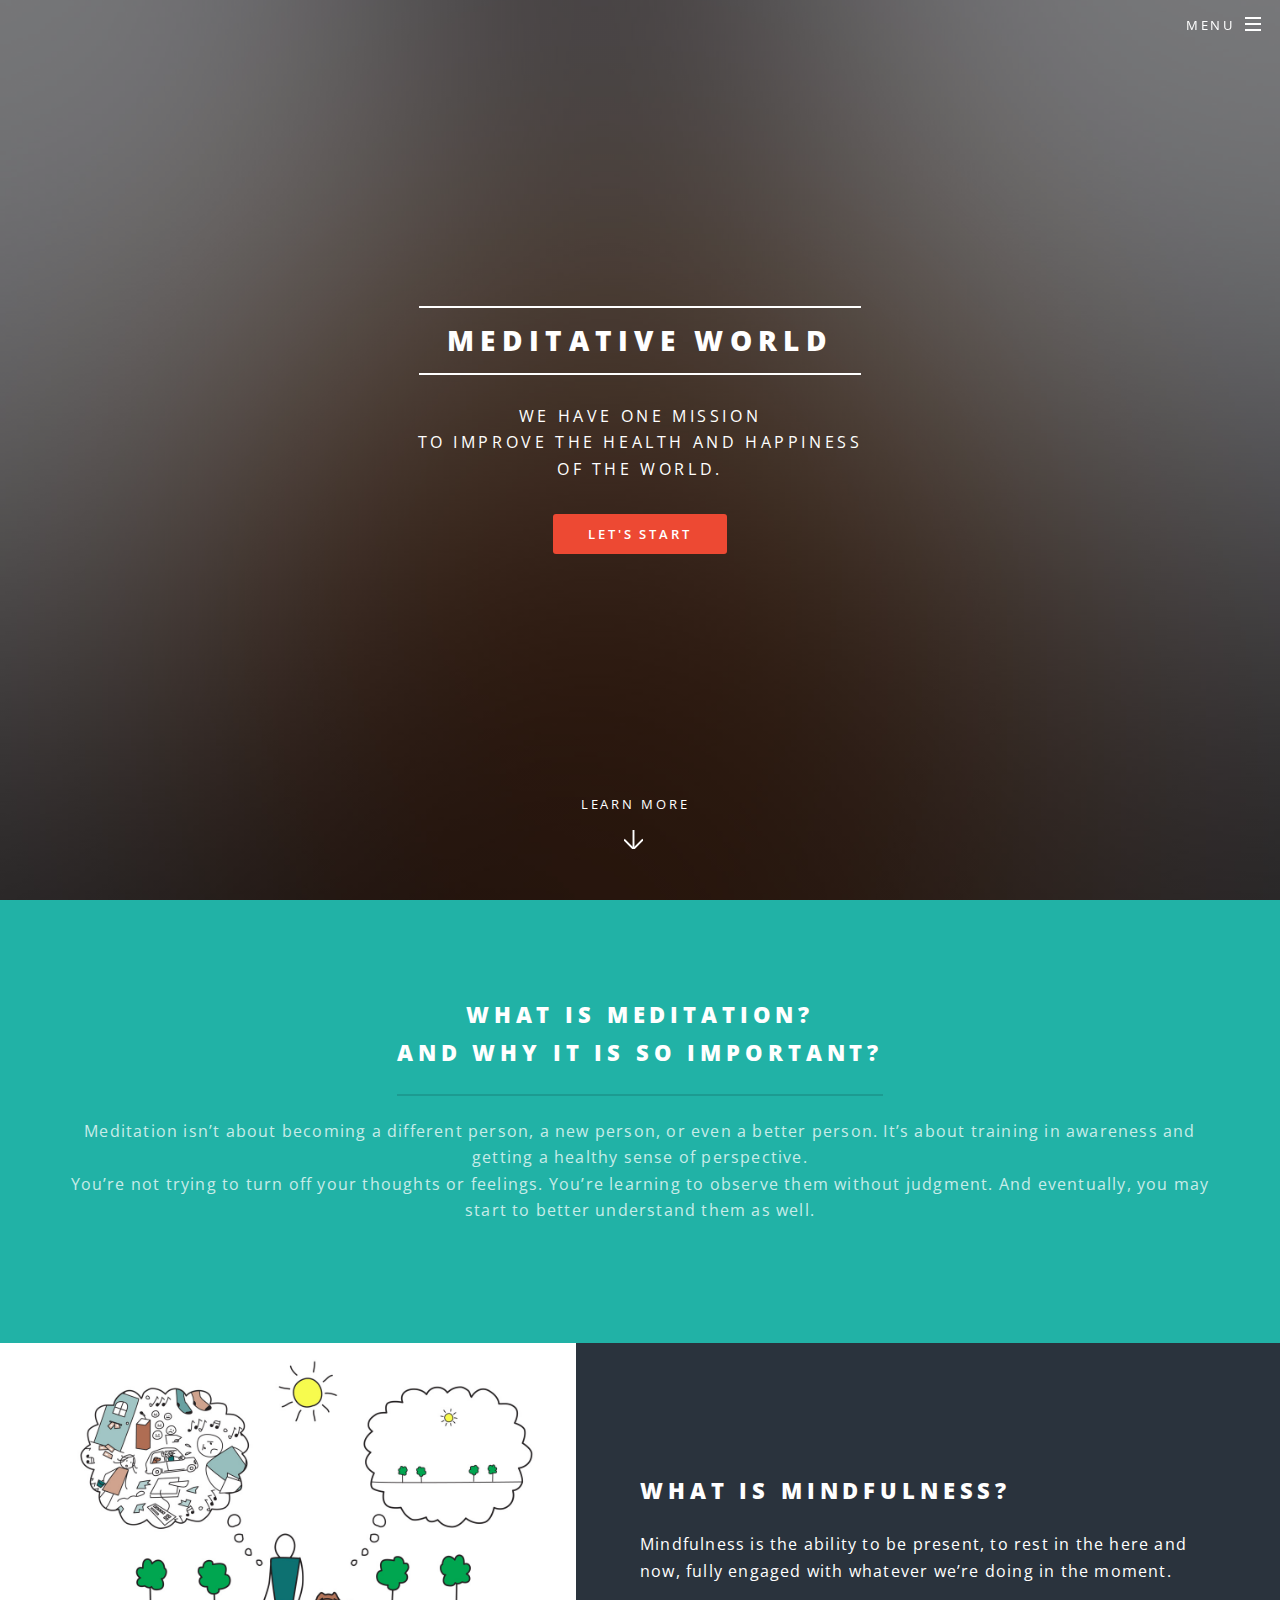
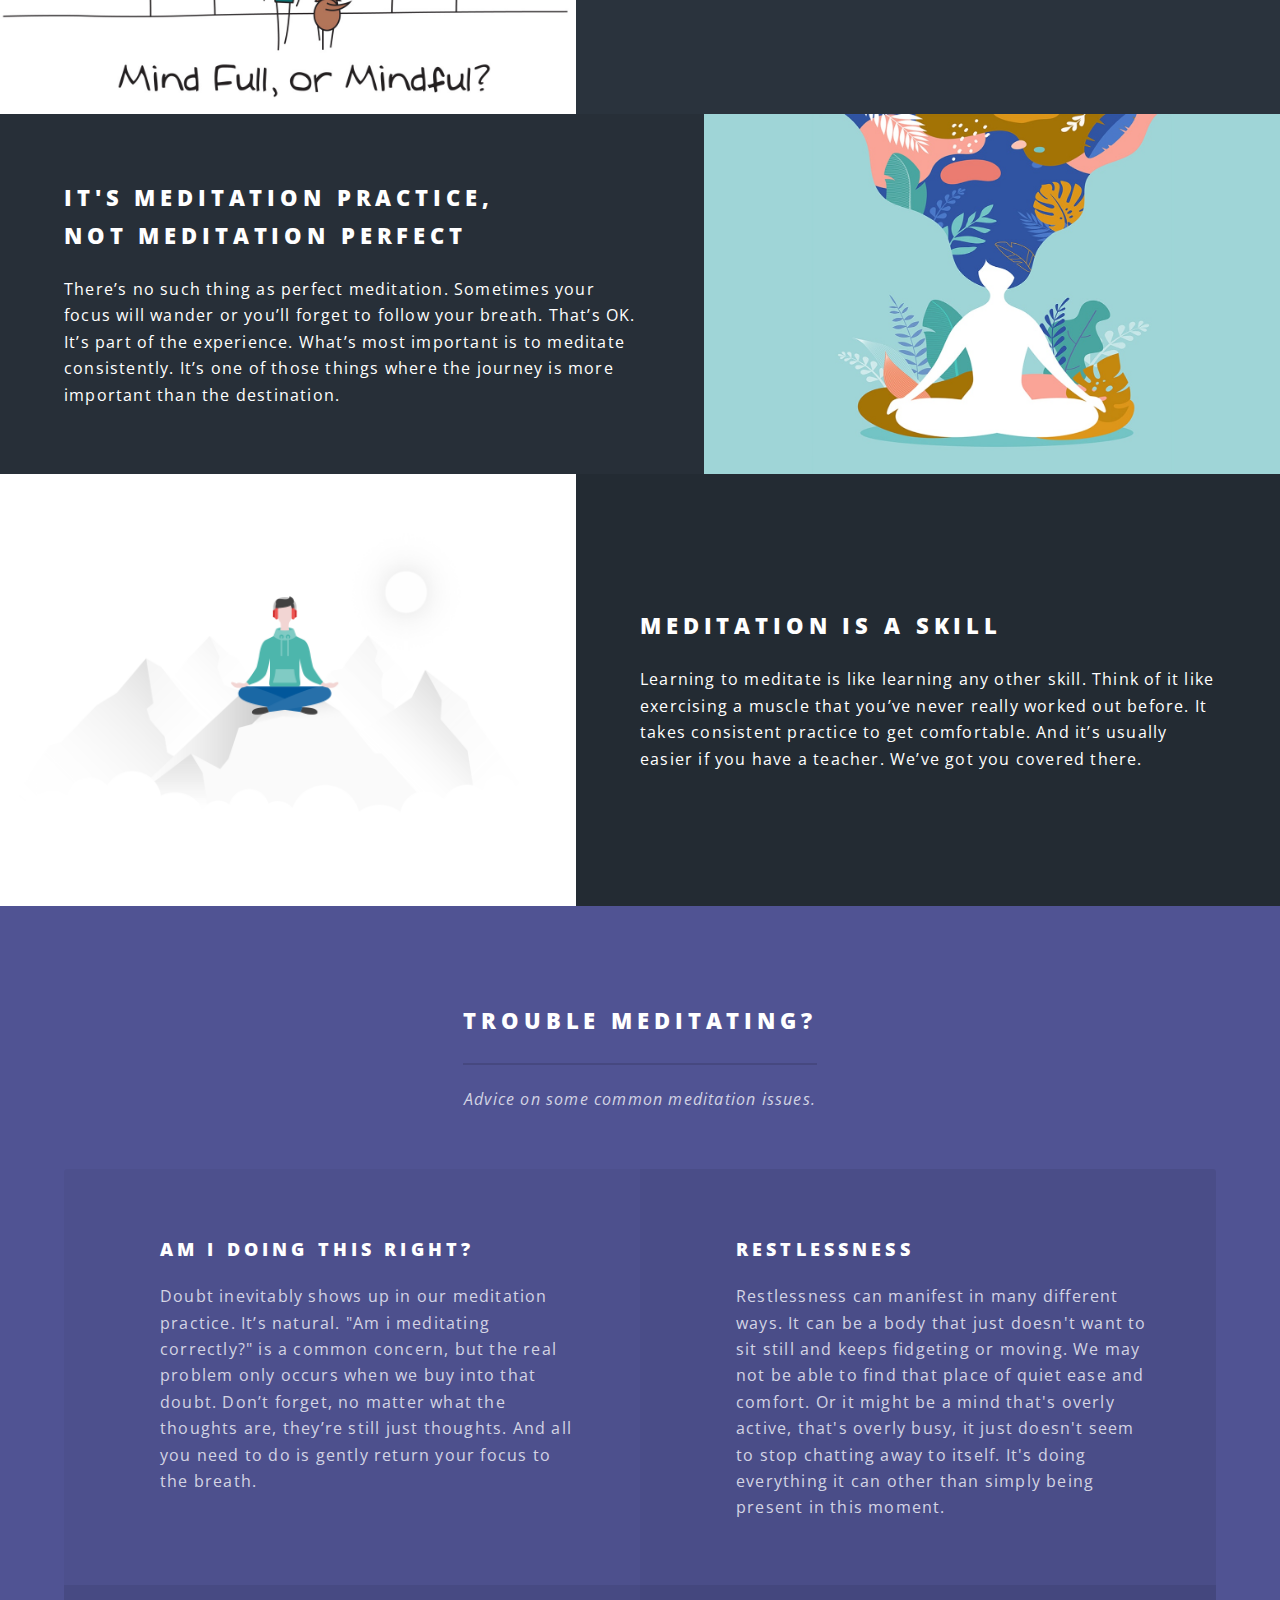
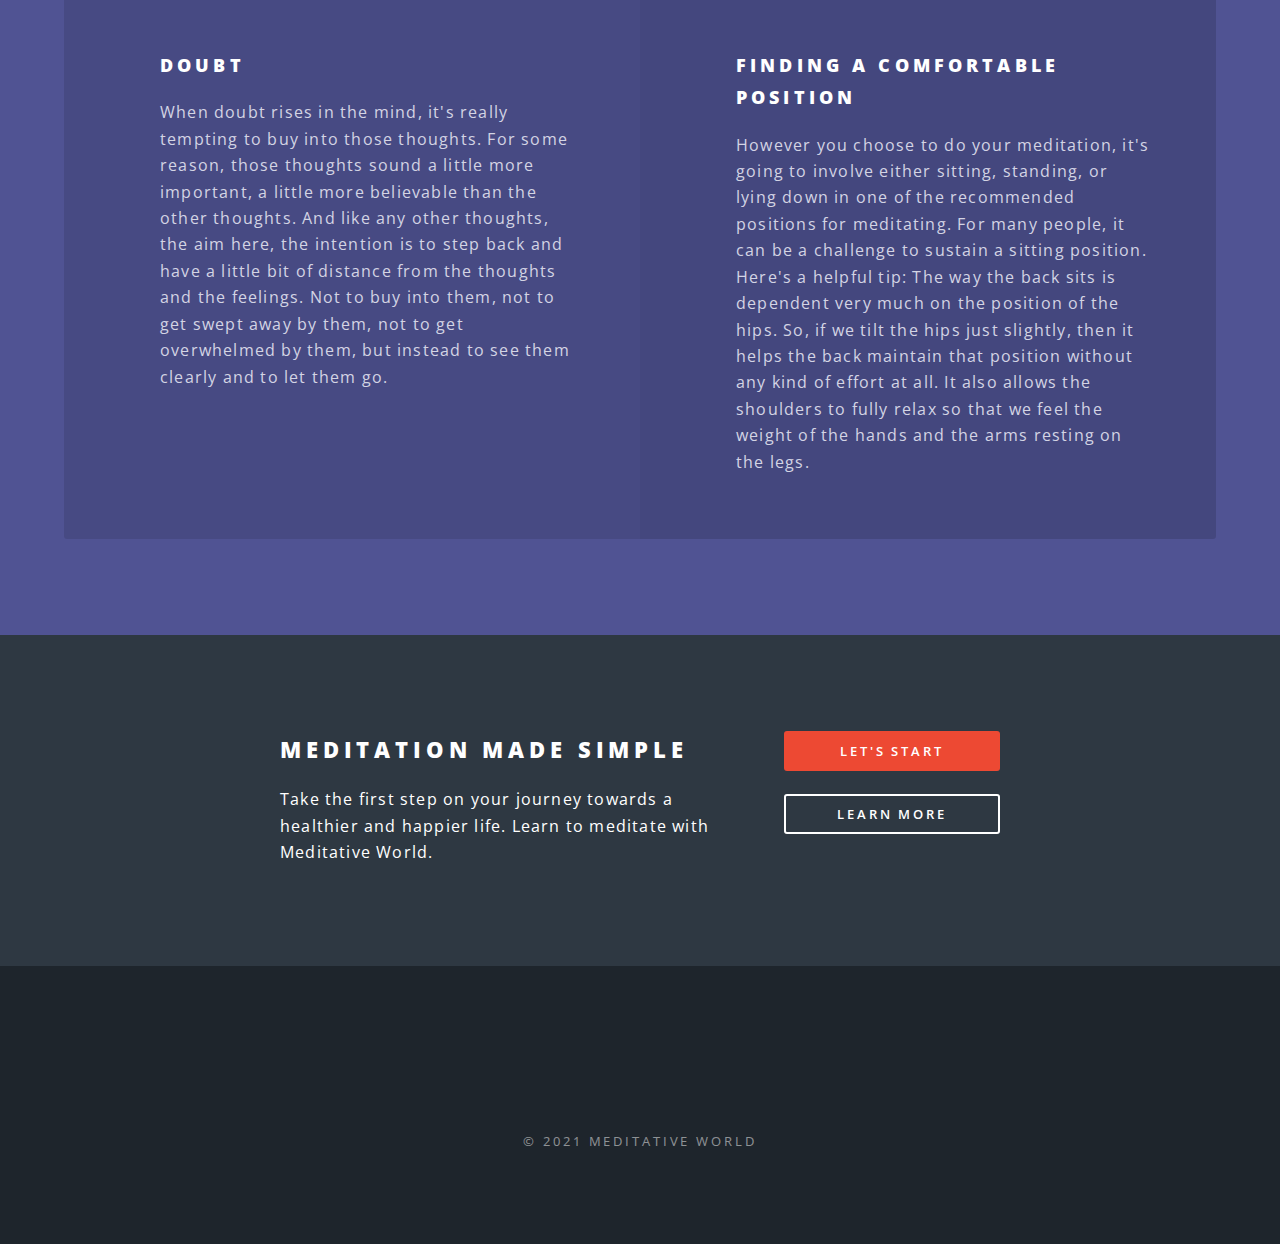
==== index.html @ e7b67cb6 "first commit" ====
<!DOCTYPE HTML>
<html>
	<head>
		<title>Meditative World</title>
		<meta charset="utf-8" />
		<meta name="viewport" content="width=device-width, initial-scale=1, user-scalable=no" />
		<link rel="stylesheet" href="assets/css/main.css" />
		<noscript><link rel="stylesheet" href="assets/css/noscript.css" /></noscript>
	</head>
	<body class="landing is-preload">

		
			<div id="page-wrapper">

				
					<header id="header" class="alt">
						<h1><a href="index.html">MEDITATIVE WORLD</a></h1>
						<nav id="nav">
							<ul>
								<li class="special">
									<a href="#menu" class="menuToggle"><span>Menu</span></a>
									<div id="menu">
										<ul>
											<li><a href="index.html">Home</a></li>
											<li><a href="meditation.html">Meditation 101</a></li>
											<li><a href="scientific.html">Scientific Research</a></li>
											<li><a href="#">Sign Up</a></li>
											<li><a href="log.html">Log In</a></li>
										</ul>
									</div>
								</li>
							</ul>
						</nav>
					</header>

				
					<section id="banner">
						<div class="inner">
							<h2>Meditative World</h2>
							<p>We have ONE mission<br />
							to improve the health and happiness<br />
							of the world.</p>
							<ul class="actions special">
								<li><a href="#" class="button primary">Let's Start</a></li>
							</ul>
						</div>
						<a href="#one" class="more scrolly">Learn More</a>
					</section>

				
					<section id="one" class="wrapper style1 special">
						<div class="inner">
							<header class="major">
								<h2>What is meditation?<br />
								And why it is so important?</h2>
								<p>Meditation isn’t about becoming a different person, a new person, or even a better person. It’s about training in awareness and getting a healthy sense of perspective.  <br />
								You’re not trying to turn off your thoughts or feelings. You’re learning to observe them without judgment. And eventually, you may start to better understand them as well.</p>
							</header>
							
						</div>
					</section>

				
					<section id="two" class="wrapper alt style2">
						<section class="spotlight">
							<div class="image"><img src="images/mindfulness.jpg" alt="" /></div><div class="content">
								<h2>What is mindfulness?<br /></h2>
								<p>Mindfulness is the ability to be present, to rest in the here and now, fully engaged with whatever we’re doing in the moment.</p>
							</div>
						</section>
						<section class="spotlight">
							<div class="image"><img src="images/MeditationPractice.jpg" alt="" /></div><div class="content">
								<h2>It's meditation practice, <br />
								not meditation perfect</h2>
								<p>There’s no such thing as perfect meditation. Sometimes your focus will wander or you’ll forget to follow your breath. That’s OK. It’s part of the experience. What’s most important is to meditate consistently. It’s one of those things where the journey is more important than the destination.</p>
							</div>
						</section>
						<section class="spotlight">
							<div class="image"><img src="images/MeditationSkill.png" alt="" /></div><div class="content">
								<h2>Meditation is a skill<br /></h2>
								<p>Learning to meditate is like learning any other skill. Think of it like exercising a muscle that you’ve never really worked out before. It takes consistent practice to get comfortable. And it’s usually easier if you have a teacher. We’ve got you covered there.</p>
							</div>
						</section>
					</section>

				
					<section id="three" class="wrapper style3 special">
						<div class="inner">
							<header class="major">
								<h2>Trouble meditating?</h2>
								<p><i>Advice on some common meditation issues.</i></p>
							</header>
							<ul class="features">
								<li>
									<h3>Am I doing this right?</h3>
									<p>Doubt inevitably shows up in our meditation practice. It’s natural. "Am i meditating correctly?" is a common concern, but the real problem only occurs when we buy into that doubt. Don’t forget, no matter what the thoughts are, they’re still just thoughts. And all you need to do is gently return your focus to the breath.</p>
								</li>
								<li>
									<h3>Restlessness</h3>
									<p>Restlessness can manifest in many different ways. It can be a body that just doesn't want to sit still and keeps fidgeting or moving. We may not be able to find that place of quiet ease and comfort. Or it might be a mind that's overly active, that's overly busy, it just doesn't seem to stop chatting away to itself. It's doing everything it can other than simply being present in this moment.</p>
								</li>
								<li>
									<h3>Doubt</h3>
									<p>When doubt rises in the mind, it's really tempting to buy into those thoughts. For some reason, those thoughts sound a little more important, a little more believable than the other thoughts. And like any other thoughts, the aim here, the intention is to step back and have a little bit of distance from the thoughts and the feelings. Not to buy into them, not to get swept away by them, not to get overwhelmed by them, but instead to see them clearly and to let them go.</p>
								</li>
								<li>
									<h3>Finding a comfortable position</h3>
									<p>However you choose to do your meditation, it's going to involve either sitting, standing, or lying down in one of the recommended positions for meditating. For many people, it can be a challenge to sustain a sitting position. Here's a helpful tip: The way the back sits is dependent very much on the position of the hips. So, if we tilt the hips just slightly, then it helps the back maintain that position without any kind of effort at all. It also allows the shoulders to fully relax so that we feel the weight of the hands and the arms resting on the legs.</p>
								</li>
							</ul>
						</div>
					</section>

				
					<section id="cta" class="wrapper style4">
						<div class="inner">
							<header>
								<h2>Meditation made simple</h2>
								<p>Take the first step on your journey towards a healthier and happier life. Learn to meditate with Meditative World.</p>
							</header>
							<ul class="actions stacked">
								<li><a href="#" class="button fit primary">Let's Start</a></li>
								<li><a href="#" class="button fit">Learn More</a></li>
							</ul>
						</div>
					</section>

				
					<footer id="footer">
						<ul class="icons">
							<li><a href="#" class="icon brands fa-twitter"><span class="label">Twitter</span></a></li>
							<li><a href="#" class="icon brands fa-facebook-f"><span class="label">Facebook</span></a></li>
							<li><a href="#" class="icon brands fa-instagram"><span class="label">Instagram</span></a></li>
							<li><a href="#" class="icon brands fa-dribbble"><span class="label">Dribbble</span></a></li>
							<li><a href="#" class="icon solid fa-envelope"><span class="label">Email</span></a></li>
						</ul>
						<ul class="copyright">
							<li>&copy; 2021 Meditative World</li></li> 
						</ul>
					</footer>

			</div>

		
			<script src="assets/js/jquery.min.js"></script>
			<script src="assets/js/jquery.scrollex.min.js"></script>
			<script src="assets/js/jquery.scrolly.min.js"></script>
			<script src="assets/js/browser.min.js"></script>
			<script src="assets/js/breakpoints.min.js"></script>
			<script src="assets/js/util.js"></script>
			<script src="assets/js/main.js"></script>

	</body>
</html>
---- assets/css/main.css ----
@import url(fontawesome-all.min.css);
@import url("https://fonts.googleapis.com/css?family=Open+Sans:400,400italic,600,600italic,800,800italic");



html, body, div, span, applet, object,
iframe, h1, h2, h3, h4, h5, h6, p, blockquote,
pre, a, abbr, acronym, address, big, cite,
code, del, dfn, em, img, ins, kbd, q, s, samp,
small, strike, strong, sub, sup, tt, var, b,
u, i, center, dl, dt, dd, ol, ul, li, fieldset,
form, label, legend, table, caption, tbody,
tfoot, thead, tr, th, td, article, aside,
canvas, details, embed, figure, figcaption,
footer, header, hgroup, menu, nav, output, ruby,
section, summary, time, mark, audio, video {
	margin: 0;
	padding: 0;
	border: 0;
	font-size: 100%;
	font: inherit;
	vertical-align: baseline;}

article, aside, details, figcaption, figure,
footer, header, hgroup, menu, nav, section {
	display: block;}

body {
	line-height: 1;
}

ol, ul {
	list-style: none;
}

blockquote, q {
	quotes: none;
}

	blockquote:before, blockquote:after, q:before, q:after {
		content: '';
		content: none;
	}

table {
	border-collapse: collapse;
	border-spacing: 0;
}

body {
	-webkit-text-size-adjust: none;
}

mark {
	background-color: transparent;
	color: inherit;
}

input::-moz-focus-inner {
	border: 0;
	padding: 0;
}

input, select, textarea {
	-moz-appearance: none;
	-webkit-appearance: none;
	-ms-appearance: none;
	appearance: none;
}

/* Basic */

	@-ms-viewport {
		width: device-width;
	}

	html {
		box-sizing: border-box;
	}

	*, *:before, *:after {
		box-sizing: inherit;
	}

	body {
		background: #2e3842;
	}

		body.is-preload *, body.is-preload *:before, body.is-preload *:after {
			-moz-animation: none !important;
			-webkit-animation: none !important;
			-ms-animation: none !important;
			animation: none !important;
			-moz-transition: none !important;
			-webkit-transition: none !important;
			-ms-transition: none !important;
			transition: none !important;
		}

	body, input, select, textarea {
		color: #fff;
		font-family: "Open Sans", Helvetica, sans-serif;
		font-size: 15pt;
		font-weight: 400;
		letter-spacing: 0.075em;
		line-height: 1.65em;
	}

		@media screen and (max-width: 1680px) {

			body, input, select, textarea {
				font-size: 13pt;
			}

		}

		@media screen and (max-width: 1280px) {

			body, input, select, textarea {
				font-size: 12pt;
			}

		}

		@media screen and (max-width: 736px) {

			body, input, select, textarea {
				font-size: 11pt;
				letter-spacing: 0.0375em;
			}

		}

	a {
		-moz-transition: color 0.2s ease, border-bottom-color 0.2s ease;
		-webkit-transition: color 0.2s ease, border-bottom-color 0.2s ease;
		-ms-transition: color 0.2s ease, border-bottom-color 0.2s ease;
		transition: color 0.2s ease, border-bottom-color 0.2s ease;
		border-bottom: dotted 1px;
		color: inherit;
		text-decoration: none;
	}

		a:hover {
			border-bottom-color: transparent;
		}

	strong, b {
		color: #fff;
		font-weight: 600;
	}

	em, i {
		font-style: italic;
	}

	p {
		margin: 0 0 2em 0;
	}

	h1, h2, h3, h4, h5, h6 {
		color: #fff;
		font-weight: 800;
		letter-spacing: 0.225em;
		line-height: 1em;
		margin: 0 0 1em 0;
		text-transform: uppercase;
	}

		h1 a, h2 a, h3 a, h4 a, h5 a, h6 a {
			color: inherit;
			text-decoration: none;
		}

	h2 {
		font-size: 1.35em;
		line-height: 1.75em;
	}

		@media screen and (max-width: 736px) {

			h2 {
				font-size: 1.1em;
				line-height: 1.65em;
			}

		}

	h3 {
		font-size: 1.15em;
		line-height: 1.75em;
	}

		@media screen and (max-width: 736px) {

			h3 {
				font-size: 1em;
				line-height: 1.65em;
			}

		}

	h4 {
		font-size: 1em;
		line-height: 1.5em;
	}

	h5 {
		font-size: 0.8em;
		line-height: 1.5em;
	}

	h6 {
		font-size: 0.7em;
		line-height: 1.5em;
	}

	sub {
		font-size: 0.8em;
		position: relative;
		top: 0.5em;
	}

	sup {
		font-size: 0.8em;
		position: relative;
		top: -0.5em;
	}

	hr {
		border: 0;
		border-bottom: solid 2px #fff;
		margin: 3em 0;
	}

		hr.major {
			margin: 4.5em 0;
		}

	blockquote {
		border-left: solid 4px #fff;
		font-style: italic;
		margin: 0 0 2em 0;
		padding: 0.5em 0 0.5em 2em;
	}

	code {
		background: rgba(144, 144, 144, 0.25);
		border-radius: 3px;
		font-family: "Courier New", monospace;
		font-size: 0.9em;
		letter-spacing: 0;
		margin: 0 0.25em;
		padding: 0.25em 0.65em;
	}

	pre {
		-webkit-overflow-scrolling: touch;
		font-family: "Courier New", monospace;
		font-size: 0.9em;
		margin: 0 0 2em 0;
	}

		pre code {
			display: block;
			line-height: 1.75em;
			padding: 1em 1.5em;
			overflow-x: auto;
		}

	.align-left {
		text-align: left;
	}

	.align-center {
		text-align: center;
	}

	.align-right {
		text-align: right;
	}

/* Row */

	.row {
		display: flex;
		flex-wrap: wrap;
		box-sizing: border-box;
		align-items: stretch;
	}

		.row > * {
			box-sizing: border-box;
		}

		.row.gtr-uniform > * > :last-child {
			margin-bottom: 0;
		}

		.row.aln-left {
			justify-content: flex-start;
		}

		.row.aln-center {
			justify-content: center;
		}

		.row.aln-right {
			justify-content: flex-end;
		}

		.row.aln-top {
			align-items: flex-start;
		}

		.row.aln-middle {
			align-items: center;
		}

		.row.aln-bottom {
			align-items: flex-end;
		}

		.row > .imp {
			order: -1;
		}

		.row > .col-1 {
			width: 8.33333%;
		}

		.row > .off-1 {
			margin-left: 8.33333%;
		}

		.row > .col-2 {
			width: 16.66667%;
		}

		.row > .off-2 {
			margin-left: 16.66667%;
		}

		.row > .col-3 {
			width: 25%;
		}

		.row > .off-3 {
			margin-left: 25%;
		}

		.row > .col-4 {
			width: 33.33333%;
		}

		.row > .off-4 {
			margin-left: 33.33333%;
		}

		.row > .col-5 {
			width: 41.66667%;
		}

		.row > .off-5 {
			margin-left: 41.66667%;
		}

		.row > .col-6 {
			width: 50%;
		}

		.row > .off-6 {
			margin-left: 50%;
		}

		.row > .col-7 {
			width: 58.33333%;
		}

		.row > .off-7 {
			margin-left: 58.33333%;
		}

		.row > .col-8 {
			width: 66.66667%;
		}

		.row > .off-8 {
			margin-left: 66.66667%;
		}

		.row > .col-9 {
			width: 75%;
		}

		.row > .off-9 {
			margin-left: 75%;
		}

		.row > .col-10 {
			width: 83.33333%;
		}

		.row > .off-10 {
			margin-left: 83.33333%;
		}

		.row > .col-11 {
			width: 91.66667%;
		}

		.row > .off-11 {
			margin-left: 91.66667%;
		}

		.row > .col-12 {
			width: 100%;
		}

		.row > .off-12 {
			margin-left: 100%;
		}

		.row.gtr-0 {
			margin-top: 0;
			margin-left: 0em;
		}

			.row.gtr-0 > * {
				padding: 0 0 0 0em;
			}

			.row.gtr-0.gtr-uniform {
				margin-top: 0em;
			}

				.row.gtr-0.gtr-uniform > * {
					padding-top: 0em;
				}

		.row.gtr-25 {
			margin-top: 0;
			margin-left: -0.375em;
		}

			.row.gtr-25 > * {
				padding: 0 0 0 0.375em;
			}

			.row.gtr-25.gtr-uniform {
				margin-top: -0.375em;
			}

				.row.gtr-25.gtr-uniform > * {
					padding-top: 0.375em;
				}

		.row.gtr-50 {
			margin-top: 0;
			margin-left: -0.75em;
		}

			.row.gtr-50 > * {
				padding: 0 0 0 0.75em;
			}

			.row.gtr-50.gtr-uniform {
				margin-top: -0.75em;
			}

				.row.gtr-50.gtr-uniform > * {
					padding-top: 0.75em;
				}

		.row {
			margin-top: 0;
			margin-left: -1.5em;
		}

			.row > * {
				padding: 0 0 0 1.5em;
			}

			.row.gtr-uniform {
				margin-top: -1.5em;
			}

				.row.gtr-uniform > * {
					padding-top: 1.5em;
				}

		.row.gtr-150 {
			margin-top: 0;
			margin-left: -2.25em;
		}

			.row.gtr-150 > * {
				padding: 0 0 0 2.25em;
			}

			.row.gtr-150.gtr-uniform {
				margin-top: -2.25em;
			}

				.row.gtr-150.gtr-uniform > * {
					padding-top: 2.25em;
				}

		.row.gtr-200 {
			margin-top: 0;
			margin-left: -3em;
		}

			.row.gtr-200 > * {
				padding: 0 0 0 3em;
			}

			.row.gtr-200.gtr-uniform {
				margin-top: -3em;
			}

				.row.gtr-200.gtr-uniform > * {
					padding-top: 3em;
				}

		@media screen and (max-width: 1680px) {

			.row {
				display: flex;
				flex-wrap: wrap;
				box-sizing: border-box;
				align-items: stretch;
			}

				.row > * {
					box-sizing: border-box;
				}

				.row.gtr-uniform > * > :last-child {
					margin-bottom: 0;
				}

				.row.aln-left {
					justify-content: flex-start;
				}

				.row.aln-center {
					justify-content: center;
				}

				.row.aln-right {
					justify-content: flex-end;
				}

				.row.aln-top {
					align-items: flex-start;
				}

				.row.aln-middle {
					align-items: center;
				}

				.row.aln-bottom {
					align-items: flex-end;
				}

				.row > .imp-xlarge {
					order: -1;
				}

				.row > .col-1-xlarge {
					width: 8.33333%;
				}

				.row > .off-1-xlarge {
					margin-left: 8.33333%;
				}

				.row > .col-2-xlarge {
					width: 16.66667%;
				}

				.row > .off-2-xlarge {
					margin-left: 16.66667%;
				}

				.row > .col-3-xlarge {
					width: 25%;
				}

				.row > .off-3-xlarge {
					margin-left: 25%;
				}

				.row > .col-4-xlarge {
					width: 33.33333%;
				}

				.row > .off-4-xlarge {
					margin-left: 33.33333%;
				}

				.row > .col-5-xlarge {
					width: 41.66667%;
				}

				.row > .off-5-xlarge {
					margin-left: 41.66667%;
				}

				.row > .col-6-xlarge {
					width: 50%;
				}

				.row > .off-6-xlarge {
					margin-left: 50%;
				}

				.row > .col-7-xlarge {
					width: 58.33333%;
				}

				.row > .off-7-xlarge {
					margin-left: 58.33333%;
				}

				.row > .col-8-xlarge {
					width: 66.66667%;
				}

				.row > .off-8-xlarge {
					margin-left: 66.66667%;
				}

				.row > .col-9-xlarge {
					width: 75%;
				}

				.row > .off-9-xlarge {
					margin-left: 75%;
				}

				.row > .col-10-xlarge {
					width: 83.33333%;
				}

				.row > .off-10-xlarge {
					margin-left: 83.33333%;
				}

				.row > .col-11-xlarge {
					width: 91.66667%;
				}

				.row > .off-11-xlarge {
					margin-left: 91.66667%;
				}

				.row > .col-12-xlarge {
					width: 100%;
				}

				.row > .off-12-xlarge {
					margin-left: 100%;
				}

				.row.gtr-0 {
					margin-top: 0;
					margin-left: 0em;
				}

					.row.gtr-0 > * {
						padding: 0 0 0 0em;
					}

					.row.gtr-0.gtr-uniform {
						margin-top: 0em;
					}

						.row.gtr-0.gtr-uniform > * {
							padding-top: 0em;
						}

				.row.gtr-25 {
					margin-top: 0;
					margin-left: -0.375em;
				}

					.row.gtr-25 > * {
						padding: 0 0 0 0.375em;
					}

					.row.gtr-25.gtr-uniform {
						margin-top: -0.375em;
					}

						.row.gtr-25.gtr-uniform > * {
							padding-top: 0.375em;
						}

				.row.gtr-50 {
					margin-top: 0;
					margin-left: -0.75em;
				}

					.row.gtr-50 > * {
						padding: 0 0 0 0.75em;
					}

					.row.gtr-50.gtr-uniform {
						margin-top: -0.75em;
					}

						.row.gtr-50.gtr-uniform > * {
							padding-top: 0.75em;
						}

				.row {
					margin-top: 0;
					margin-left: -1.5em;
				}

					.row > * {
						padding: 0 0 0 1.5em;
					}

					.row.gtr-uniform {
						margin-top: -1.5em;
					}

						.row.gtr-uniform > * {
							padding-top: 1.5em;
						}

				.row.gtr-150 {
					margin-top: 0;
					margin-left: -2.25em;
				}

					.row.gtr-150 > * {
						padding: 0 0 0 2.25em;
					}

					.row.gtr-150.gtr-uniform {
						margin-top: -2.25em;
					}

						.row.gtr-150.gtr-uniform > * {
							padding-top: 2.25em;
						}

				.row.gtr-200 {
					margin-top: 0;
					margin-left: -3em;
				}

					.row.gtr-200 > * {
						padding: 0 0 0 3em;
					}

					.row.gtr-200.gtr-uniform {
						margin-top: -3em;
					}

						.row.gtr-200.gtr-uniform > * {
							padding-top: 3em;
						}

		}

		@media screen and (max-width: 1280px) {

			.row {
				display: flex;
				flex-wrap: wrap;
				box-sizing: border-box;
				align-items: stretch;
			}

				.row > * {
					box-sizing: border-box;
				}

				.row.gtr-uniform > * > :last-child {
					margin-bottom: 0;
				}

				.row.aln-left {
					justify-content: flex-start;
				}

				.row.aln-center {
					justify-content: center;
				}

				.row.aln-right {
					justify-content: flex-end;
				}

				.row.aln-top {
					align-items: flex-start;
				}

				.row.aln-middle {
					align-items: center;
				}

				.row.aln-bottom {
					align-items: flex-end;
				}

				.row > .imp-large {
					order: -1;
				}

				.row > .col-1-large {
					width: 8.33333%;
				}

				.row > .off-1-large {
					margin-left: 8.33333%;
				}

				.row > .col-2-large {
					width: 16.66667%;
				}

				.row > .off-2-large {
					margin-left: 16.66667%;
				}

				.row > .col-3-large {
					width: 25%;
				}

				.row > .off-3-large {
					margin-left: 25%;
				}

				.row > .col-4-large {
					width: 33.33333%;
				}

				.row > .off-4-large {
					margin-left: 33.33333%;
				}

				.row > .col-5-large {
					width: 41.66667%;
				}

				.row > .off-5-large {
					margin-left: 41.66667%;
				}

				.row > .col-6-large {
					width: 50%;
				}

				.row > .off-6-large {
					margin-left: 50%;
				}

				.row > .col-7-large {
					width: 58.33333%;
				}

				.row > .off-7-large {
					margin-left: 58.33333%;
				}

				.row > .col-8-large {
					width: 66.66667%;
				}

				.row > .off-8-large {
					margin-left: 66.66667%;
				}

				.row > .col-9-large {
					width: 75%;
				}

				.row > .off-9-large {
					margin-left: 75%;
				}

				.row > .col-10-large {
					width: 83.33333%;
				}

				.row > .off-10-large {
					margin-left: 83.33333%;
				}

				.row > .col-11-large {
					width: 91.66667%;
				}

				.row > .off-11-large {
					margin-left: 91.66667%;
				}

				.row > .col-12-large {
					width: 100%;
				}

				.row > .off-12-large {
					margin-left: 100%;
				}

				.row.gtr-0 {
					margin-top: 0;
					margin-left: 0em;
				}

					.row.gtr-0 > * {
						padding: 0 0 0 0em;
					}

					.row.gtr-0.gtr-uniform {
						margin-top: 0em;
					}

						.row.gtr-0.gtr-uniform > * {
							padding-top: 0em;
						}

				.row.gtr-25 {
					margin-top: 0;
					margin-left: -0.375em;
				}

					.row.gtr-25 > * {
						padding: 0 0 0 0.375em;
					}

					.row.gtr-25.gtr-uniform {
						margin-top: -0.375em;
					}

						.row.gtr-25.gtr-uniform > * {
							padding-top: 0.375em;
						}

				.row.gtr-50 {
					margin-top: 0;
					margin-left: -0.75em;
				}

					.row.gtr-50 > * {
						padding: 0 0 0 0.75em;
					}

					.row.gtr-50.gtr-uniform {
						margin-top: -0.75em;
					}

						.row.gtr-50.gtr-uniform > * {
							padding-top: 0.75em;
						}

				.row {
					margin-top: 0;
					margin-left: -1.5em;
				}

					.row > * {
						padding: 0 0 0 1.5em;
					}

					.row.gtr-uniform {
						margin-top: -1.5em;
					}

						.row.gtr-uniform > * {
							padding-top: 1.5em;
						}

				.row.gtr-150 {
					margin-top: 0;
					margin-left: -2.25em;
				}

					.row.gtr-150 > * {
						padding: 0 0 0 2.25em;
					}

					.row.gtr-150.gtr-uniform {
						margin-top: -2.25em;
					}

						.row.gtr-150.gtr-uniform > * {
							padding-top: 2.25em;
						}

				.row.gtr-200 {
					margin-top: 0;
					margin-left: -3em;
				}

					.row.gtr-200 > * {
						padding: 0 0 0 3em;
					}

					.row.gtr-200.gtr-uniform {
						margin-top: -3em;
					}

						.row.gtr-200.gtr-uniform > * {
							padding-top: 3em;
						}

		}

		@media screen and (max-width: 980px) {

			.row {
				display: flex;
				flex-wrap: wrap;
				box-sizing: border-box;
				align-items: stretch;
			}

				.row > * {
					box-sizing: border-box;
				}

				.row.gtr-uniform > * > :last-child {
					margin-bottom: 0;
				}

				.row.aln-left {
					justify-content: flex-start;
				}

				.row.aln-center {
					justify-content: center;
				}

				.row.aln-right {
					justify-content: flex-end;
				}

				.row.aln-top {
					align-items: flex-start;
				}

				.row.aln-middle {
					align-items: center;
				}

				.row.aln-bottom {
					align-items: flex-end;
				}

				.row > .imp-medium {
					order: -1;
				}

				.row > .col-1-medium {
					width: 8.33333%;
				}

				.row > .off-1-medium {
					margin-left: 8.33333%;
				}

				.row > .col-2-medium {
					width: 16.66667%;
				}

				.row > .off-2-medium {
					margin-left: 16.66667%;
				}

				.row > .col-3-medium {
					width: 25%;
				}

				.row > .off-3-medium {
					margin-left: 25%;
				}

				.row > .col-4-medium {
					width: 33.33333%;
				}

				.row > .off-4-medium {
					margin-left: 33.33333%;
				}

				.row > .col-5-medium {
					width: 41.66667%;
				}

				.row > .off-5-medium {
					margin-left: 41.66667%;
				}

				.row > .col-6-medium {
					width: 50%;
				}

				.row > .off-6-medium {
					margin-left: 50%;
				}

				.row > .col-7-medium {
					width: 58.33333%;
				}

				.row > .off-7-medium {
					margin-left: 58.33333%;
				}

				.row > .col-8-medium {
					width: 66.66667%;
				}

				.row > .off-8-medium {
					margin-left: 66.66667%;
				}

				.row > .col-9-medium {
					width: 75%;
				}

				.row > .off-9-medium {
					margin-left: 75%;
				}

				.row > .col-10-medium {
					width: 83.33333%;
				}

				.row > .off-10-medium {
					margin-left: 83.33333%;
				}

				.row > .col-11-medium {
					width: 91.66667%;
				}

				.row > .off-11-medium {
					margin-left: 91.66667%;
				}

				.row > .col-12-medium {
					width: 100%;
				}

				.row > .off-12-medium {
					margin-left: 100%;
				}

				.row.gtr-0 {
					margin-top: 0;
					margin-left: 0em;
				}

					.row.gtr-0 > * {
						padding: 0 0 0 0em;
					}

					.row.gtr-0.gtr-uniform {
						margin-top: 0em;
					}

						.row.gtr-0.gtr-uniform > * {
							padding-top: 0em;
						}

				.row.gtr-25 {
					margin-top: 0;
					margin-left: -0.375em;
				}

					.row.gtr-25 > * {
						padding: 0 0 0 0.375em;
					}

					.row.gtr-25.gtr-uniform {
						margin-top: -0.375em;
					}

						.row.gtr-25.gtr-uniform > * {
							padding-top: 0.375em;
						}

				.row.gtr-50 {
					margin-top: 0;
					margin-left: -0.75em;
				}

					.row.gtr-50 > * {
						padding: 0 0 0 0.75em;
					}

					.row.gtr-50.gtr-uniform {
						margin-top: -0.75em;
					}

						.row.gtr-50.gtr-uniform > * {
							padding-top: 0.75em;
						}

				.row {
					margin-top: 0;
					margin-left: -1.5em;
				}

					.row > * {
						padding: 0 0 0 1.5em;
					}

					.row.gtr-uniform {
						margin-top: -1.5em;
					}

						.row.gtr-uniform > * {
							padding-top: 1.5em;
						}

				.row.gtr-150 {
					margin-top: 0;
					margin-left: -2.25em;
				}

					.row.gtr-150 > * {
						padding: 0 0 0 2.25em;
					}

					.row.gtr-150.gtr-uniform {
						margin-top: -2.25em;
					}

						.row.gtr-150.gtr-uniform > * {
							padding-top: 2.25em;
						}

				.row.gtr-200 {
					margin-top: 0;
					margin-left: -3em;
				}

					.row.gtr-200 > * {
						padding: 0 0 0 3em;
					}

					.row.gtr-200.gtr-uniform {
						margin-top: -3em;
					}

						.row.gtr-200.gtr-uniform > * {
							padding-top: 3em;
						}

		}

		@media screen and (max-width: 736px) {

			.row {
				display: flex;
				flex-wrap: wrap;
				box-sizing: border-box;
				align-items: stretch;
			}

				.row > * {
					box-sizing: border-box;
				}

				.row.gtr-uniform > * > :last-child {
					margin-bottom: 0;
				}

				.row.aln-left {
					justify-content: flex-start;
				}

				.row.aln-center {
					justify-content: center;
				}

				.row.aln-right {
					justify-content: flex-end;
				}

				.row.aln-top {
					align-items: flex-start;
				}

				.row.aln-middle {
					align-items: center;
				}

				.row.aln-bottom {
					align-items: flex-end;
				}

				.row > .imp-small {
					order: -1;
				}

				.row > .col-1-small {
					width: 8.33333%;
				}

				.row > .off-1-small {
					margin-left: 8.33333%;
				}

				.row > .col-2-small {
					width: 16.66667%;
				}

				.row > .off-2-small {
					margin-left: 16.66667%;
				}

				.row > .col-3-small {
					width: 25%;
				}

				.row > .off-3-small {
					margin-left: 25%;
				}

				.row > .col-4-small {
					width: 33.33333%;
				}

				.row > .off-4-small {
					margin-left: 33.33333%;
				}

				.row > .col-5-small {
					width: 41.66667%;
				}

				.row > .off-5-small {
					margin-left: 41.66667%;
				}

				.row > .col-6-small {
					width: 50%;
				}

				.row > .off-6-small {
					margin-left: 50%;
				}

				.row > .col-7-small {
					width: 58.33333%;
				}

				.row > .off-7-small {
					margin-left: 58.33333%;
				}

				.row > .col-8-small {
					width: 66.66667%;
				}

				.row > .off-8-small {
					margin-left: 66.66667%;
				}

				.row > .col-9-small {
					width: 75%;
				}

				.row > .off-9-small {
					margin-left: 75%;
				}

				.row > .col-10-small {
					width: 83.33333%;
				}

				.row > .off-10-small {
					margin-left: 83.33333%;
				}

				.row > .col-11-small {
					width: 91.66667%;
				}

				.row > .off-11-small {
					margin-left: 91.66667%;
				}

				.row > .col-12-small {
					width: 100%;
				}

				.row > .off-12-small {
					margin-left: 100%;
				}

				.row.gtr-0 {
					margin-top: 0;
					margin-left: 0em;
				}

					.row.gtr-0 > * {
						padding: 0 0 0 0em;
					}

					.row.gtr-0.gtr-uniform {
						margin-top: 0em;
					}

						.row.gtr-0.gtr-uniform > * {
							padding-top: 0em;
						}

				.row.gtr-25 {
					margin-top: 0;
					margin-left: -0.375em;
				}

					.row.gtr-25 > * {
						padding: 0 0 0 0.375em;
					}

					.row.gtr-25.gtr-uniform {
						margin-top: -0.375em;
					}

						.row.gtr-25.gtr-uniform > * {
							padding-top: 0.375em;
						}

				.row.gtr-50 {
					margin-top: 0;
					margin-left: -0.75em;
				}

					.row.gtr-50 > * {
						padding: 0 0 0 0.75em;
					}

					.row.gtr-50.gtr-uniform {
						margin-top: -0.75em;
					}

						.row.gtr-50.gtr-uniform > * {
							padding-top: 0.75em;
						}

				.row {
					margin-top: 0;
					margin-left: -1.5em;
				}

					.row > * {
						padding: 0 0 0 1.5em;
					}

					.row.gtr-uniform {
						margin-top: -1.5em;
					}

						.row.gtr-uniform > * {
							padding-top: 1.5em;
						}

				.row.gtr-150 {
					margin-top: 0;
					margin-left: -2.25em;
				}

					.row.gtr-150 > * {
						padding: 0 0 0 2.25em;
					}

					.row.gtr-150.gtr-uniform {
						margin-top: -2.25em;
					}

						.row.gtr-150.gtr-uniform > * {
							padding-top: 2.25em;
						}

				.row.gtr-200 {
					margin-top: 0;
					margin-left: -3em;
				}

					.row.gtr-200 > * {
						padding: 0 0 0 3em;
					}

					.row.gtr-200.gtr-uniform {
						margin-top: -3em;
					}

						.row.gtr-200.gtr-uniform > * {
							padding-top: 3em;
						}

		}

		@media screen and (max-width: 480px) {

			.row {
				display: flex;
				flex-wrap: wrap;
				box-sizing: border-box;
				align-items: stretch;
			}

				.row > * {
					box-sizing: border-box;
				}

				.row.gtr-uniform > * > :last-child {
					margin-bottom: 0;
				}

				.row.aln-left {
					justify-content: flex-start;
				}

				.row.aln-center {
					justify-content: center;
				}

				.row.aln-right {
					justify-content: flex-end;
				}

				.row.aln-top {
					align-items: flex-start;
				}

				.row.aln-middle {
					align-items: center;
				}

				.row.aln-bottom {
					align-items: flex-end;
				}

				.row > .imp-xsmall {
					order: -1;
				}

				.row > .col-1-xsmall {
					width: 8.33333%;
				}

				.row > .off-1-xsmall {
					margin-left: 8.33333%;
				}

				.row > .col-2-xsmall {
					width: 16.66667%;
				}

				.row > .off-2-xsmall {
					margin-left: 16.66667%;
				}

				.row > .col-3-xsmall {
					width: 25%;
				}

				.row > .off-3-xsmall {
					margin-left: 25%;
				}

				.row > .col-4-xsmall {
					width: 33.33333%;
				}

				.row > .off-4-xsmall {
					margin-left: 33.33333%;
				}

				.row > .col-5-xsmall {
					width: 41.66667%;
				}

				.row > .off-5-xsmall {
					margin-left: 41.66667%;
				}

				.row > .col-6-xsmall {
					width: 50%;
				}

				.row > .off-6-xsmall {
					margin-left: 50%;
				}

				.row > .col-7-xsmall {
					width: 58.33333%;
				}

				.row > .off-7-xsmall {
					margin-left: 58.33333%;
				}

				.row > .col-8-xsmall {
					width: 66.66667%;
				}

				.row > .off-8-xsmall {
					margin-left: 66.66667%;
				}

				.row > .col-9-xsmall {
					width: 75%;
				}

				.row > .off-9-xsmall {
					margin-left: 75%;
				}

				.row > .col-10-xsmall {
					width: 83.33333%;
				}

				.row > .off-10-xsmall {
					margin-left: 83.33333%;
				}

				.row > .col-11-xsmall {
					width: 91.66667%;
				}

				.row > .off-11-xsmall {
					margin-left: 91.66667%;
				}

				.row > .col-12-xsmall {
					width: 100%;
				}

				.row > .off-12-xsmall {
					margin-left: 100%;
				}

				.row.gtr-0 {
					margin-top: 0;
					margin-left: 0em;
				}

					.row.gtr-0 > * {
						padding: 0 0 0 0em;
					}

					.row.gtr-0.gtr-uniform {
						margin-top: 0em;
					}

						.row.gtr-0.gtr-uniform > * {
							padding-top: 0em;
						}

				.row.gtr-25 {
					margin-top: 0;
					margin-left: -0.375em;
				}

					.row.gtr-25 > * {
						padding: 0 0 0 0.375em;
					}

					.row.gtr-25.gtr-uniform {
						margin-top: -0.375em;
					}

						.row.gtr-25.gtr-uniform > * {
							padding-top: 0.375em;
						}

				.row.gtr-50 {
					margin-top: 0;
					margin-left: -0.75em;
				}

					.row.gtr-50 > * {
						padding: 0 0 0 0.75em;
					}

					.row.gtr-50.gtr-uniform {
						margin-top: -0.75em;
					}

						.row.gtr-50.gtr-uniform > * {
							padding-top: 0.75em;
						}

				.row {
					margin-top: 0;
					margin-left: -1.5em;
				}

					.row > * {
						padding: 0 0 0 1.5em;
					}

					.row.gtr-uniform {
						margin-top: -1.5em;
					}

						.row.gtr-uniform > * {
							padding-top: 1.5em;
						}

				.row.gtr-150 {
					margin-top: 0;
					margin-left: -2.25em;
				}

					.row.gtr-150 > * {
						padding: 0 0 0 2.25em;
					}

					.row.gtr-150.gtr-uniform {
						margin-top: -2.25em;
					}

						.row.gtr-150.gtr-uniform > * {
							padding-top: 2.25em;
						}

				.row.gtr-200 {
					margin-top: 0;
					margin-left: -3em;
				}

					.row.gtr-200 > * {
						padding: 0 0 0 3em;
					}

					.row.gtr-200.gtr-uniform {
						margin-top: -3em;
					}

						.row.gtr-200.gtr-uniform > * {
							padding-top: 3em;
						}

		}

/* Section/Article */

	section.special, article.special {
		text-align: center;
	}

	header p {
		color: rgba(255, 255, 255, 0.5);
		position: relative;
		top: -0.25em;
	}

	header h3 + p {
		font-size: 1.1em;
	}

	header h4 + p,
	header h5 + p,
	header h6 + p {
		font-size: 0.9em;
	}

	header.major {
		margin: 0 0 3.5em 0;
	}

		header.major h2, header.major h3, header.major h4, header.major h5, header.major h6 {
			border-bottom: solid 2px #fff;
			display: inline-block;
			padding-bottom: 1em;
			position: relative;
		}

			header.major h2:after, header.major h3:after, header.major h4:after, header.major h5:after, header.major h6:after {
				content: '';
				display: block;
				height: 1px;
			}

		header.major p {
			color: #fff;
			top: 0;
		}

		@media screen and (max-width: 736px) {

			header.major {
				margin: 0 0 2em 0;
			}

		}

	@media screen and (max-width: 980px) {

		header br {
			display: none;
		}

	}

/* Form */

	form {
		margin: 0 0 2em 0;
	}

	label {
		color: #fff;
		display: block;
		font-size: 0.9em;
		font-weight: 600;
		margin: 0 0 1em 0;
	}

	input[type="text"],
	input[type="password"],
	input[type="email"],
	select,
	textarea {
		-moz-appearance: none;
		-webkit-appearance: none;
		-ms-appearance: none;
		appearance: none;
		background-color: rgba(144, 144, 144, 0.25);
		border-radius: 3px;
		border: none;
		color: inherit;
		display: block;
		outline: 0;
		padding: 0 1em;
		text-decoration: none;
		width: 100%;
	}

		input[type="text"]:invalid,
		input[type="password"]:invalid,
		input[type="email"]:invalid,
		select:invalid,
		textarea:invalid {
			box-shadow: none;
		}

		input[type="text"]:focus,
		input[type="password"]:focus,
		input[type="email"]:focus,
		select:focus,
		textarea:focus {
			box-shadow: 0 0 0 2px #21b2a6;
		}

	select {
		background-size: 1.25em;
		background-repeat: no-repeat;
		background-position: calc(100% - 1em) center;
		height: 2.75em;
		padding-right: 2.75em;
		text-overflow: ellipsis;
	}

		select:focus::-ms-value {
			background-color: transparent;
		}

		select::-ms-expand {
			display: none;
		}

	input[type="text"],
	input[type="password"],
	input[type="email"],
	select {
		height: 2.75em;
	}

	textarea {
		padding: 0.75em 1em;
	}

	input[type="checkbox"],
	input[type="radio"] {
		-moz-appearance: none;
		-webkit-appearance: none;
		-ms-appearance: none;
		appearance: none;
		display: block;
		float: left;
		margin-right: -2em;
		opacity: 0;
		width: 1em;
		z-index: -1;
	}

		input[type="checkbox"] + label,
		input[type="radio"] + label {
			text-decoration: none;
			color: #fff;
			cursor: pointer;
			display: inline-block;
			font-size: 1em;
			font-weight: 400;
			padding-left: 2.4em;
			padding-right: 0.75em;
			position: relative;
		}

			input[type="checkbox"] + label:before,
			input[type="radio"] + label:before {
				-moz-osx-font-smoothing: grayscale;
				-webkit-font-smoothing: antialiased;
				display: inline-block;
				font-style: normal;
				font-variant: normal;
				text-rendering: auto;
				line-height: 1;
				text-transform: none !important;
				font-family: 'Font Awesome 5 Free';
				font-weight: 900;
			}

			input[type="checkbox"] + label:before,
			input[type="radio"] + label:before {
				background: rgba(144, 144, 144, 0.25);
				border-radius: 3px;
				content: '';
				display: inline-block;
				font-size: 0.8em;
				height: 2.0625em;
				left: 0;
				line-height: 2.0625em;
				position: absolute;
				text-align: center;
				top: 0;
				width: 2.0625em;
			}

		input[type="checkbox"]:checked + label:before,
		input[type="radio"]:checked + label:before {
			background: #2e3842;
			color: #fff;
			content: '\f00c';
		}

		input[type="checkbox"]:focus + label:before,
		input[type="radio"]:focus + label:before {
			box-shadow: 0 0 0 2px #21b2a6;
		}

	input[type="checkbox"] + label:before {
		border-radius: 3px;
	}

	input[type="radio"] + label:before {
		border-radius: 100%;
	}

	::-webkit-input-placeholder {
		color: rgba(255, 255, 255, 0.5) !important;
		opacity: 1.0;
	}

	:-moz-placeholder {
		color: rgba(255, 255, 255, 0.5) !important;
		opacity: 1.0;
	}

	::-moz-placeholder {
		color: rgba(255, 255, 255, 0.5) !important;
		opacity: 1.0;
	}

	:-ms-input-placeholder {
		color: rgba(255, 255, 255, 0.5) !important;
		opacity: 1.0;
	}

/* Box */

	.box {
		border-radius: 3px;
		border: solid 2px #fff;
		margin-bottom: 2em;
		padding: 1.5em;
	}

		.box > :last-child,
		.box > :last-child > :last-child,
		.box > :last-child > :last-child > :last-child {
			margin-bottom: 0;
		}

		.box.alt {
			border: 0;
			border-radius: 0;
			padding: 0;
		}

/* Icon */

	.icon {
		text-decoration: none;
		border-bottom: none;
		position: relative;
	}

		.icon:before {
			-moz-osx-font-smoothing: grayscale;
			-webkit-font-smoothing: antialiased;
			display: inline-block;
			font-style: normal;
			font-variant: normal;
			text-rendering: auto;
			line-height: 1;
			text-transform: none !important;
			font-family: 'Font Awesome 5 Free';
			font-weight: 400;
		}

		.icon > .label {
			display: none;
		}

		.icon:before {
			line-height: inherit;
		}

		.icon.solid:before {
			font-weight: 900;
		}

		.icon.brands:before {
			font-family: 'Font Awesome 5 Brands';
		}

		.icon.major {
			-moz-transform: rotate(-45deg);
			-webkit-transform: rotate(-45deg);
			-ms-transform: rotate(-45deg);
			transform: rotate(-45deg);
			border-radius: 3px;
			border: solid 2px #fff;
			display: inline-block;
			font-size: 1.35em;
			height: calc(3em + 2px);
			line-height: 3em;
			text-align: center;
			width: calc(3em + 2px);
		}

			.icon.major:before {
				-moz-transform: rotate(45deg);
				-webkit-transform: rotate(45deg);
				-ms-transform: rotate(45deg);
				transform: rotate(45deg);
				display: inline-block;
				font-size: 1.5em;
			}

			@media screen and (max-width: 736px) {

				.icon.major {
					font-size: 1em;
				}

			}

		.icon.style1 {
			color: #00ffcc;
		}

		.icon.style2 {
			color: #00f0ff;
		}

		.icon.style3 {
			color: #76ddff;
		}

/* Image */

	.image {
		border-radius: 3px;
		border: 0;
		display: inline-block;
		position: relative;
	}

		.image img {
			border-radius: 3px;
			display: block;
		}

		.image.left {
			float: left;
			margin: 0 2em 2em 0;
			top: 0.25em;
		}

		.image.right {
			float: right;
			margin: 0 0 2em 2em;
			top: 0.25em;
		}

		.image.left, .image.right {
			max-width: 40%;
		}

			.image.left img, .image.right img {
				width: 100%;
			}

		.image.fit {
			display: block;
			margin: 0 0 2em 0;
			width: 100%;
		}

			.image.fit img {
				width: 100%;
			}

/* List */

	ol {
		list-style: decimal;
		margin: 0 0 2em 0;
		padding-left: 1.25em;
	}

		ol li {
			padding-left: 0.25em;
		}

	ul {
		list-style: disc;
		margin: 0 0 2em 0;
		padding-left: 1em;
	}

		ul li {
			padding-left: 0.5em;
		}

		ul.alt {
			list-style: none;
			padding-left: 0;
		}

			ul.alt li {
				border-top: solid 1px #fff;
				padding: 0.5em 0;
			}

				ul.alt li:first-child {
					border-top: 0;
					padding-top: 0;
				}

	dl {
		margin: 0 0 2em 0;
	}

/* Actions */

	ul.actions {
		display: -moz-flex;
		display: -webkit-flex;
		display: -ms-flex;
		display: flex;
		cursor: default;
		list-style: none;
		margin-left: -1em;
		padding-left: 0;
	}

		ul.actions li {
			padding: 0 0 0 1em;
			vertical-align: middle;
		}

		ul.actions.special {
			-moz-justify-content: center;
			-webkit-justify-content: center;
			-ms-justify-content: center;
			justify-content: center;
			width: 100%;
			margin-left: 0;
		}

			ul.actions.special li:first-child {
				padding-left: 0;
			}

		ul.actions.stacked {
			-moz-flex-direction: column;
			-webkit-flex-direction: column;
			-ms-flex-direction: column;
			flex-direction: column;
			margin-left: 0;
		}

			ul.actions.stacked li {
				padding: 1em 0 0 0;
			}

				ul.actions.stacked li:first-child {
					padding-top: 0;
				}

		ul.actions.fit {
			width: calc(100% + 1em);
		}

			ul.actions.fit li {
				-moz-flex-grow: 1;
				-webkit-flex-grow: 1;
				-ms-flex-grow: 1;
				flex-grow: 1;
				-moz-flex-shrink: 1;
				-webkit-flex-shrink: 1;
				-ms-flex-shrink: 1;
				flex-shrink: 1;
				width: 100%;
			}

				ul.actions.fit li > * {
					width: 100%;
				}

			ul.actions.fit.stacked {
				width: 100%;
			}

		@media screen and (max-width: 480px) {

			ul.actions:not(.fixed) {
				-moz-flex-direction: column;
				-webkit-flex-direction: column;
				-ms-flex-direction: column;
				flex-direction: column;
				margin-left: 0;
				width: 100% !important;
			}

				ul.actions:not(.fixed) li {
					-moz-flex-grow: 1;
					-webkit-flex-grow: 1;
					-ms-flex-grow: 1;
					flex-grow: 1;
					-moz-flex-shrink: 1;
					-webkit-flex-shrink: 1;
					-ms-flex-shrink: 1;
					flex-shrink: 1;
					padding: 1em 0 0 0;
					text-align: center;
					width: 100%;
				}

					ul.actions:not(.fixed) li > * {
						width: 100%;
					}

					ul.actions:not(.fixed) li:first-child {
						padding-top: 0;
					}

					ul.actions:not(.fixed) li input[type="submit"],
					ul.actions:not(.fixed) li input[type="reset"],
					ul.actions:not(.fixed) li input[type="button"],
					ul.actions:not(.fixed) li button,
					ul.actions:not(.fixed) li .button {
						width: 100%;
					}

						ul.actions:not(.fixed) li input[type="submit"].icon:before,
						ul.actions:not(.fixed) li input[type="reset"].icon:before,
						ul.actions:not(.fixed) li input[type="button"].icon:before,
						ul.actions:not(.fixed) li button.icon:before,
						ul.actions:not(.fixed) li .button.icon:before {
							margin-left: -0.5em;
						}

		}

/* Icons */

	ul.icons {
		cursor: default;
		list-style: none;
		padding-left: 0;
	}

		ul.icons li {
			display: inline-block;
			padding: 0 1em 0 0;
		}

			ul.icons li:last-child {
				padding-right: 0 !important;
			}

		ul.icons.major {
			padding: 1em 0;
		}

			ul.icons.major li {
				padding-right: 3.5em;
			}

				@media screen and (max-width: 736px) {

					ul.icons.major li {
						padding: 0 1em !important;
					}

				}

/* Table */

	.table-wrapper {
		-webkit-overflow-scrolling: touch;
		overflow-x: auto;
	}

	table {
		margin: 0 0 2em 0;
		width: 100%;
	}

		table tbody tr {
			border: solid 1px #fff;
			border-left: 0;
			border-right: 0;
		}

			table tbody tr:nth-child(2n + 1) {
				background-color: rgba(144, 144, 144, 0.25);
			}

		table td {
			padding: 0.75em 0.75em;
		}

		table th {
			color: #fff;
			font-size: 0.9em;
			font-weight: 600;
			padding: 0 0.75em 0.75em 0.75em;
			text-align: left;
		}

		table thead {
			border-bottom: solid 2px #fff;
		}

		table tfoot {
			border-top: solid 2px #fff;
		}

		table.alt {
			border-collapse: separate;
		}

			table.alt tbody tr td {
				border: solid 1px #fff;
				border-left-width: 0;
				border-top-width: 0;
			}

				table.alt tbody tr td:first-child {
					border-left-width: 1px;
				}

			table.alt tbody tr:first-child td {
				border-top-width: 1px;
			}

			table.alt thead {
				border-bottom: 0;
			}

			table.alt tfoot {
				border-top: 0;
			}

/* Button */

	input[type="submit"],
	input[type="reset"],
	input[type="button"],
	button,
	.button {
		-moz-appearance: none;
		-webkit-appearance: none;
		-ms-appearance: none;
		appearance: none;
		-moz-transition: background-color 0.2s ease-in-out, color 0.2s ease-in-out;
		-webkit-transition: background-color 0.2s ease-in-out, color 0.2s ease-in-out;
		-ms-transition: background-color 0.2s ease-in-out, color 0.2s ease-in-out;
		transition: background-color 0.2s ease-in-out, color 0.2s ease-in-out;
		background-color: transparent;
		border-radius: 3px;
		border: 0;
		box-shadow: inset 0 0 0 2px #fff;
		color: #fff;
		cursor: pointer;
		display: inline-block;
		font-size: 0.8em;
		font-weight: 600;
		height: 3.125em;
		letter-spacing: 0.225em;
		line-height: 3.125em;
		max-width: 30em;
		padding: 0 2.75em;
		text-align: center;
		text-decoration: none;
		text-transform: uppercase;
		white-space: nowrap;
		overflow: hidden;
		text-overflow: ellipsis;
	}

		input[type="submit"]:hover,
		input[type="reset"]:hover,
		input[type="button"]:hover,
		button:hover,
		.button:hover {
			background-color: rgba(144, 144, 144, 0.25);
		}

		input[type="submit"]:active,
		input[type="reset"]:active,
		input[type="button"]:active,
		button:active,
		.button:active {
			background-color: rgba(144, 144, 144, 0.5);
		}

		input[type="submit"].icon:before,
		input[type="reset"].icon:before,
		input[type="button"].icon:before,
		button.icon:before,
		.button.icon:before {
			margin-right: 0.5em;
		}

		input[type="submit"].fit,
		input[type="reset"].fit,
		input[type="button"].fit,
		button.fit,
		.button.fit {
			width: 100%;
		}

		input[type="submit"].small,
		input[type="reset"].small,
		input[type="button"].small,
		button.small,
		.button.small {
			font-size: 0.8em;
		}

		input[type="submit"].large,
		input[type="reset"].large,
		input[type="button"].large,
		button.large,
		.button.large {
			font-size: 1.35em;
		}

		input[type="submit"].primary,
		input[type="reset"].primary,
		input[type="button"].primary,
		button.primary,
		.button.primary {
			background-color: #ed4933;
			box-shadow: none !important;
			color: #ffffff !important;
		}

			input[type="submit"].primary:hover,
			input[type="reset"].primary:hover,
			input[type="button"].primary:hover,
			button.primary:hover,
			.button.primary:hover {
				background-color: #ef5e4a !important;
			}

			input[type="submit"].primary:active,
			input[type="reset"].primary:active,
			input[type="button"].primary:active,
			button.primary:active,
			.button.primary:active {
				background-color: #eb341c !important;
			}

		input[type="submit"].disabled, input[type="submit"]:disabled,
		input[type="reset"].disabled,
		input[type="reset"]:disabled,
		input[type="button"].disabled,
		input[type="button"]:disabled,
		button.disabled,
		button:disabled,
		.button.disabled,
		.button:disabled {
			pointer-events: none;
			opacity: 0.25;
		}

		@media screen and (max-width: 736px) {

			input[type="submit"],
			input[type="reset"],
			input[type="button"],
			button,
			.button {
				height: 3.75em;
				line-height: 3.75em;
			}

		}

/* Features */

	.features {
		display: -moz-flex;
		display: -webkit-flex;
		display: -ms-flex;
		display: flex;
		-moz-flex-wrap: wrap;
		-webkit-flex-wrap: wrap;
		-ms-flex-wrap: wrap;
		flex-wrap: wrap;
		-moz-justify-content: center;
		-webkit-justify-content: center;
		-ms-justify-content: center;
		justify-content: center;
		list-style: none;
		padding: 0;
		width: 100%;
	}

		.features li {
			padding: 4em 4em 2em 6em ;
			display: block;
			position: relative;
			text-align: left;
			width: 50%;
		}

			.features li:nth-child(1) {
				background-color: rgba(0, 0, 0, 0.035);
			}

			.features li:nth-child(2) {
				background-color: rgba(0, 0, 0, 0.07);
			}

			.features li:nth-child(3) {
				background-color: rgba(0, 0, 0, 0.105);
			}

			.features li:nth-child(4) {
				background-color: rgba(0, 0, 0, 0.14);
			}

			.features li:nth-child(5) {
				background-color: rgba(0, 0, 0, 0.175);
			}

			.features li:nth-child(6) {
				background-color: rgba(0, 0, 0, 0.21);
			}

			.features li:nth-child(7) {
				background-color: rgba(0, 0, 0, 0.245);
			}

			.features li:nth-child(8) {
				background-color: rgba(0, 0, 0, 0.28);
			}

			.features li:nth-child(9) {
				background-color: rgba(0, 0, 0, 0.315);
			}

			.features li:nth-child(10) {
				background-color: rgba(0, 0, 0, 0.35);
			}

			.features li:before {
				display: block;
				color: #00ffcc;
				position: absolute;
				left: 1.75em;
				top: 2.75em;
				font-size: 1.5em;
			}

			.features li:nth-child(1) {
				border-top-left-radius: 3px;
			}

			.features li:nth-child(2) {
				border-top-right-radius: 3px;
			}

			.features li:nth-last-child(1) {
				border-bottom-right-radius: 3px;
			}

			.features li:nth-last-child(2) {
				border-bottom-left-radius: 3px;
			}

			@media screen and (max-width: 980px) {

				.features li {
					padding: 3em 2em 1em 2em ;
					text-align: center;
				}

					.features li:before {
						left: 0;
						margin: 0 0 1em 0;
						position: relative;
						top: 0;
					}

			}

			@media screen and (max-width: 736px) {

				.features li {
					padding: 3em 0 1em 0 ;
					background-color: transparent !important;
					border-top: solid 2px #fff;
					width: 100%;
				}

					.features li:first-child {
						border-top: 0;
					}

			}

/* Spotlight */

	.spotlight {
		-moz-align-items: center;
		-webkit-align-items: center;
		-ms-align-items: center;
		align-items: center;
		display: -moz-flex;
		display: -webkit-flex;
		display: -ms-flex;
		display: flex;
	}

		.spotlight .image {
			-moz-order: 1;
			-webkit-order: 1;
			-ms-order: 1;
			order: 1;
			border-radius: 0;
			width: 40%;
		}

			.spotlight .image img {
				border-radius: 0;
				width: 100%;
			}

		.spotlight .content {
			padding: 2em 4em 0.1em 4em ;
			-moz-order: 2;
			-webkit-order: 2;
			-ms-order: 2;
			order: 2;
			max-width: 48em;
			width: 60%;
		}

		.spotlight:nth-child(2n) {
			-moz-flex-direction: row-reverse;
			-webkit-flex-direction: row-reverse;
			-ms-flex-direction: row-reverse;
			flex-direction: row-reverse;
		}

		.spotlight:nth-child(1) {
			background-color: rgba(0, 0, 0, 0.075);
		}

		.spotlight:nth-child(2) {
			background-color: rgba(0, 0, 0, 0.15);
		}

		.spotlight:nth-child(3) {
			background-color: rgba(0, 0, 0, 0.225);
		}

		.spotlight:nth-child(4) {
			background-color: rgba(0, 0, 0, 0.3);
		}

		.spotlight:nth-child(5) {
			background-color: rgba(0, 0, 0, 0.375);
		}

		.spotlight:nth-child(6) {
			background-color: rgba(0, 0, 0, 0.45);
		}

		.spotlight:nth-child(7) {
			background-color: rgba(0, 0, 0, 0.525);
		}

		.spotlight:nth-child(8) {
			background-color: rgba(0, 0, 0, 0.6);
		}

		.spotlight:nth-child(9) {
			background-color: rgba(0, 0, 0, 0.675);
		}

		.spotlight:nth-child(10) {
			background-color: rgba(0, 0, 0, 0.75);
		}

		@media screen and (max-width: 1280px) {

			.spotlight .image {
				width: 45%;
			}

			.spotlight .content {
				width: 55%;
			}

		}

		@media screen and (max-width: 980px) {

			.spotlight {
				display: block;
			}

				.spotlight br {
					display: none;
				}

				.spotlight .image {
					width: 100%;
				}

				.spotlight .content {
					padding: 4em 3em 2em 3em ;
					max-width: none;
					text-align: center;
					width: 100%;
				}

		}

		@media screen and (max-width: 736px) {

			.spotlight .content {
				padding: 3em 2em 1em 2em ;
			}

		}

/* Wrapper */

	.wrapper {
		padding: 6em 0 4em 0 ;
	}

		.wrapper > .inner {
			width: 60em;
			margin: 0 auto;
		}

			@media screen and (max-width: 1280px) {

				.wrapper > .inner {
					width: 90%;
				}

			}

			@media screen and (max-width: 980px) {

				.wrapper > .inner {
					width: 100%;
				}

			}

		.wrapper.alt {
			padding: 0;
		}

		.wrapper.style1 {
			background-color: #21b2a6;
			color: #c8ece9;
		}

			.wrapper.style1 strong, .wrapper.style1 b {
				color: #ffffff;
			}

			.wrapper.style1 h2, .wrapper.style1 h3, .wrapper.style1 h4, .wrapper.style1 h5, .wrapper.style1 h6 {
				color: #ffffff;
			}

			.wrapper.style1 hr {
				border-color: rgba(0, 0, 0, 0.125);
			}

			.wrapper.style1 blockquote {
				border-color: rgba(0, 0, 0, 0.125);
			}

			.wrapper.style1 code {
				background: rgba(255, 255, 255, 0.075);
			}

			.wrapper.style1 header p {
				color: #a6e0db;
			}

			.wrapper.style1 header.major h2, .wrapper.style1 header.major h3, .wrapper.style1 header.major h4, .wrapper.style1 header.major h5, .wrapper.style1 header.major h6 {
				border-color: rgba(0, 0, 0, 0.125);
			}

			.wrapper.style1 header.major p {
				color: #c8ece9;
			}

			.wrapper.style1 label {
				color: #ffffff;
			}

			.wrapper.style1 input[type="text"],
			.wrapper.style1 input[type="password"],
			.wrapper.style1 input[type="email"],
			.wrapper.style1 select,
			.wrapper.style1 textarea {
				background-color: rgba(255, 255, 255, 0.075);
			}

			.wrapper.style1 select {
				background-image: url("data:image/svg+xml;charset=utf8,%3Csvg xmlns='http://www.w3.org/2000/svg' width='40' height='40' preserveAspectRatio='none' viewBox='0 0 40 40'%3E%3Cpath d='M9.4,12.3l10.4,10.4l10.4-10.4c0.2-0.2,0.5-0.4,0.9-0.4c0.3,0,0.6,0.1,0.9,0.4l3.3,3.3c0.2,0.2,0.4,0.5,0.4,0.9 c0,0.4-0.1,0.6-0.4,0.9L20.7,31.9c-0.2,0.2-0.5,0.4-0.9,0.4c-0.3,0-0.6-0.1-0.9-0.4L4.3,17.3c-0.2-0.2-0.4-0.5-0.4-0.9 c0-0.4,0.1-0.6,0.4-0.9l3.3-3.3c0.2-0.2,0.5-0.4,0.9-0.4S9.1,12.1,9.4,12.3z' fill='rgba(0, 0, 0, 0.125)' /%3E%3C/svg%3E");
			}

				.wrapper.style1 select option {
					color: #ffffff;
					background: #21b2a6;
				}

			.wrapper.style1 input[type="checkbox"] + label,
			.wrapper.style1 input[type="radio"] + label {
				color: #c8ece9;
			}

				.wrapper.style1 input[type="checkbox"] + label:before,
				.wrapper.style1 input[type="radio"] + label:before {
					background: rgba(255, 255, 255, 0.075);
				}

			.wrapper.style1 input[type="checkbox"]:checked + label:before,
			.wrapper.style1 input[type="radio"]:checked + label:before {
				background: #ffffff;
				color: #21b2a6;
			}

			.wrapper.style1 ::-webkit-input-placeholder {
				color: #a6e0db !important;
			}

			.wrapper.style1 :-moz-placeholder {
				color: #a6e0db !important;
			}

			.wrapper.style1 ::-moz-placeholder {
				color: #a6e0db !important;
			}

			.wrapper.style1 :-ms-input-placeholder {
				color: #a6e0db !important;
			}

			.wrapper.style1 .formerize-placeholder {
				color: #a6e0db !important;
			}

			.wrapper.style1 .icon.major {
				border-color: rgba(0, 0, 0, 0.125);
			}

			.wrapper.style1 ul.alt li {
				border-color: rgba(0, 0, 0, 0.125);
			}

			.wrapper.style1 table tbody tr {
				border-color: rgba(0, 0, 0, 0.125);
			}

				.wrapper.style1 table tbody tr:nth-child(2n + 1) {
					background-color: rgba(255, 255, 255, 0.075);
				}

			.wrapper.style1 table th {
				color: #ffffff;
			}

			.wrapper.style1 table thead {
				border-color: rgba(0, 0, 0, 0.125);
			}

			.wrapper.style1 table tfoot {
				border-color: rgba(0, 0, 0, 0.125);
			}

			.wrapper.style1 table.alt tbody tr td {
				border-color: rgba(0, 0, 0, 0.125);
			}

			.wrapper.style1 input[type="submit"],
			.wrapper.style1 input[type="reset"],
			.wrapper.style1 input[type="button"],
			.wrapper.style1 button,
			.wrapper.style1 .button {
				box-shadow: inset 0 0 0 2px rgba(0, 0, 0, 0.125);
				color: #ffffff;
			}

				.wrapper.style1 input[type="submit"]:hover,
				.wrapper.style1 input[type="reset"]:hover,
				.wrapper.style1 input[type="button"]:hover,
				.wrapper.style1 button:hover,
				.wrapper.style1 .button:hover {
					background-color: rgba(255, 255, 255, 0.075);
				}

				.wrapper.style1 input[type="submit"]:active,
				.wrapper.style1 input[type="reset"]:active,
				.wrapper.style1 input[type="button"]:active,
				.wrapper.style1 button:active,
				.wrapper.style1 .button:active {
					background-color: rgba(255, 255, 255, 0.2);
				}

			@media screen and (max-width: 736px) {

				.wrapper.style1 .features li {
					border-top-color: rgba(0, 0, 0, 0.125);
				}

			}

		.wrapper.style2 {
			background-color: #2e3842;
		}

		.wrapper.style3 {
			background-color: #505393;
			color: #d3d4e4;
		}

			.wrapper.style3 strong, .wrapper.style3 b {
				color: #ffffff;
			}

			.wrapper.style3 h2, .wrapper.style3 h3, .wrapper.style3 h4, .wrapper.style3 h5, .wrapper.style3 h6 {
				color: #ffffff;
			}

			.wrapper.style3 hr {
				border-color: rgba(0, 0, 0, 0.125);
			}

			.wrapper.style3 blockquote {
				border-color: rgba(0, 0, 0, 0.125);
			}

			.wrapper.style3 code {
				background: rgba(255, 255, 255, 0.075);
			}

			.wrapper.style3 header p {
				color: #b9bad4;
			}

			.wrapper.style3 header.major h2, .wrapper.style3 header.major h3, .wrapper.style3 header.major h4, .wrapper.style3 header.major h5, .wrapper.style3 header.major h6 {
				border-color: rgba(0, 0, 0, 0.125);
			}

			.wrapper.style3 header.major p {
				color: #d3d4e4;
			}

			.wrapper.style3 label {
				color: #ffffff;
			}

			.wrapper.style3 input[type="text"],
			.wrapper.style3 input[type="password"],
			.wrapper.style3 input[type="email"],
			.wrapper.style3 select,
			.wrapper.style3 textarea {
				background-color: rgba(255, 255, 255, 0.075);
			}

			.wrapper.style3 select {
				background-image: url("data:image/svg+xml;charset=utf8,%3Csvg xmlns='http://www.w3.org/2000/svg' width='40' height='40' preserveAspectRatio='none' viewBox='0 0 40 40'%3E%3Cpath d='M9.4,12.3l10.4,10.4l10.4-10.4c0.2-0.2,0.5-0.4,0.9-0.4c0.3,0,0.6,0.1,0.9,0.4l3.3,3.3c0.2,0.2,0.4,0.5,0.4,0.9 c0,0.4-0.1,0.6-0.4,0.9L20.7,31.9c-0.2,0.2-0.5,0.4-0.9,0.4c-0.3,0-0.6-0.1-0.9-0.4L4.3,17.3c-0.2-0.2-0.4-0.5-0.4-0.9 c0-0.4,0.1-0.6,0.4-0.9l3.3-3.3c0.2-0.2,0.5-0.4,0.9-0.4S9.1,12.1,9.4,12.3z' fill='rgba(0, 0, 0, 0.125)' /%3E%3C/svg%3E");
			}

				.wrapper.style3 select option {
					color: #ffffff;
					background: #505393;
				}

			.wrapper.style3 input[type="checkbox"] + label,
			.wrapper.style3 input[type="radio"] + label {
				color: #d3d4e4;
			}

				.wrapper.style3 input[type="checkbox"] + label:before,
				.wrapper.style3 input[type="radio"] + label:before {
					background: rgba(255, 255, 255, 0.075);
				}

			.wrapper.style3 input[type="checkbox"]:checked + label:before,
			.wrapper.style3 input[type="radio"]:checked + label:before {
				background: #ffffff;
				color: #505393;
			}

			.wrapper.style3 ::-webkit-input-placeholder {
				color: #b9bad4 !important;
			}

			.wrapper.style3 :-moz-placeholder {
				color: #b9bad4 !important;
			}

			.wrapper.style3 ::-moz-placeholder {
				color: #b9bad4 !important;
			}

			.wrapper.style3 :-ms-input-placeholder {
				color: #b9bad4 !important;
			}

			.wrapper.style3 .formerize-placeholder {
				color: #b9bad4 !important;
			}

			.wrapper.style3 .icon.major {
				border-color: rgba(0, 0, 0, 0.125);
			}

			.wrapper.style3 ul.alt li {
				border-color: rgba(0, 0, 0, 0.125);
			}

			.wrapper.style3 table tbody tr {
				border-color: rgba(0, 0, 0, 0.125);
			}

				.wrapper.style3 table tbody tr:nth-child(2n + 1) {
					background-color: rgba(255, 255, 255, 0.075);
				}

			.wrapper.style3 table th {
				color: #ffffff;
			}

			.wrapper.style3 table thead {
				border-color: rgba(0, 0, 0, 0.125);
			}

			.wrapper.style3 table tfoot {
				border-color: rgba(0, 0, 0, 0.125);
			}

			.wrapper.style3 table.alt tbody tr td {
				border-color: rgba(0, 0, 0, 0.125);
			}

			.wrapper.style3 input[type="submit"],
			.wrapper.style3 input[type="reset"],
			.wrapper.style3 input[type="button"],
			.wrapper.style3 button,
			.wrapper.style3 .button {
				box-shadow: inset 0 0 0 2px rgba(0, 0, 0, 0.125);
				color: #ffffff;
			}

				.wrapper.style3 input[type="submit"]:hover,
				.wrapper.style3 input[type="reset"]:hover,
				.wrapper.style3 input[type="button"]:hover,
				.wrapper.style3 button:hover,
				.wrapper.style3 .button:hover {
					background-color: rgba(255, 255, 255, 0.075);
				}

				.wrapper.style3 input[type="submit"]:active,
				.wrapper.style3 input[type="reset"]:active,
				.wrapper.style3 input[type="button"]:active,
				.wrapper.style3 button:active,
				.wrapper.style3 .button:active {
					background-color: rgba(255, 255, 255, 0.2);
				}

			@media screen and (max-width: 736px) {

				.wrapper.style3 .features li {
					border-top-color: rgba(0, 0, 0, 0.125);
				}

			}

		.wrapper.style4 {
			background-color: transparent;
		}

		.wrapper.style5 {
			background-color: #ffffff;
			color: #4E4852;
		}

			.wrapper.style5 strong, .wrapper.style5 b {
				color: #2E3842;
			}

			.wrapper.style5 h2, .wrapper.style5 h3, .wrapper.style5 h4, .wrapper.style5 h5, .wrapper.style5 h6 {
				color: #2E3842;
			}

			.wrapper.style5 hr {
				border-color: #dfdfdf;
			}

			.wrapper.style5 blockquote {
				border-color: #dfdfdf;
			}

			.wrapper.style5 code {
				background: rgba(0, 0, 0, 0.0375);
			}

			.wrapper.style5 header p {
				color: #8E8892;
			}

			.wrapper.style5 header.major h2, .wrapper.style5 header.major h3, .wrapper.style5 header.major h4, .wrapper.style5 header.major h5, .wrapper.style5 header.major h6 {
				border-color: #dfdfdf;
			}

			.wrapper.style5 header.major p {
				color: #4E4852;
			}

			.wrapper.style5 label {
				color: #2E3842;
			}

			.wrapper.style5 input[type="text"],
			.wrapper.style5 input[type="password"],
			.wrapper.style5 input[type="email"],
			.wrapper.style5 select,
			.wrapper.style5 textarea {
				background-color: rgba(0, 0, 0, 0.0375);
			}

			.wrapper.style5 select {
				background-image: url("data:image/svg+xml;charset=utf8,%3Csvg xmlns='http://www.w3.org/2000/svg' width='40' height='40' preserveAspectRatio='none' viewBox='0 0 40 40'%3E%3Cpath d='M9.4,12.3l10.4,10.4l10.4-10.4c0.2-0.2,0.5-0.4,0.9-0.4c0.3,0,0.6,0.1,0.9,0.4l3.3,3.3c0.2,0.2,0.4,0.5,0.4,0.9 c0,0.4-0.1,0.6-0.4,0.9L20.7,31.9c-0.2,0.2-0.5,0.4-0.9,0.4c-0.3,0-0.6-0.1-0.9-0.4L4.3,17.3c-0.2-0.2-0.4-0.5-0.4-0.9 c0-0.4,0.1-0.6,0.4-0.9l3.3-3.3c0.2-0.2,0.5-0.4,0.9-0.4S9.1,12.1,9.4,12.3z' fill='%23dfdfdf' /%3E%3C/svg%3E");
			}

				.wrapper.style5 select option {
					color: #2E3842;
					background: #ffffff;
				}

			.wrapper.style5 input[type="checkbox"] + label,
			.wrapper.style5 input[type="radio"] + label {
				color: #4E4852;
			}

				.wrapper.style5 input[type="checkbox"] + label:before,
				.wrapper.style5 input[type="radio"] + label:before {
					background: rgba(0, 0, 0, 0.0375);
				}

			.wrapper.style5 input[type="checkbox"]:checked + label:before,
			.wrapper.style5 input[type="radio"]:checked + label:before {
				background: #2E3842;
				color: #ffffff;
			}

			.wrapper.style5 ::-webkit-input-placeholder {
				color: #8E8892 !important;
			}

			.wrapper.style5 :-moz-placeholder {
				color: #8E8892 !important;
			}

			.wrapper.style5 ::-moz-placeholder {
				color: #8E8892 !important;
			}

			.wrapper.style5 :-ms-input-placeholder {
				color: #8E8892 !important;
			}

			.wrapper.style5 .formerize-placeholder {
				color: #8E8892 !important;
			}

			.wrapper.style5 .icon.major {
				border-color: #dfdfdf;
			}

			.wrapper.style5 ul.alt li {
				border-color: #dfdfdf;
			}

			.wrapper.style5 table tbody tr {
				border-color: #dfdfdf;
			}

				.wrapper.style5 table tbody tr:nth-child(2n + 1) {
					background-color: rgba(0, 0, 0, 0.0375);
				}

			.wrapper.style5 table th {
				color: #2E3842;
			}

			.wrapper.style5 table thead {
				border-color: #dfdfdf;
			}

			.wrapper.style5 table tfoot {
				border-color: #dfdfdf;
			}

			.wrapper.style5 table.alt tbody tr td {
				border-color: #dfdfdf;
			}

			.wrapper.style5 input[type="submit"],
			.wrapper.style5 input[type="reset"],
			.wrapper.style5 input[type="button"],
			.wrapper.style5 button,
			.wrapper.style5 .button {
				box-shadow: inset 0 0 0 2px #dfdfdf;
				color: #2E3842;
			}

				.wrapper.style5 input[type="submit"]:hover,
				.wrapper.style5 input[type="reset"]:hover,
				.wrapper.style5 input[type="button"]:hover,
				.wrapper.style5 button:hover,
				.wrapper.style5 .button:hover {
					background-color: rgba(0, 0, 0, 0.0375);
				}

				.wrapper.style5 input[type="submit"]:active,
				.wrapper.style5 input[type="reset"]:active,
				.wrapper.style5 input[type="button"]:active,
				.wrapper.style5 button:active,
				.wrapper.style5 .button:active {
					background-color: rgba(0, 0, 0, 0.1);
				}

			@media screen and (max-width: 736px) {

				.wrapper.style5 .features li {
					border-top-color: #dfdfdf;
				}

			}

		@media screen and (max-width: 980px) {

			.wrapper {
				padding: 4em 3em 2em 3em ;
			}

		}

		@media screen and (max-width: 736px) {

			.wrapper {
				padding: 3em 2em 1em 2em ;
			}

		}

/* Page Wrapper + Menu */

	#page-wrapper {
		-moz-transition: opacity 0.5s ease;
		-webkit-transition: opacity 0.5s ease;
		-ms-transition: opacity 0.5s ease;
		transition: opacity 0.5s ease;
		opacity: 1;
		padding-top: 3em;
	}

		#page-wrapper:before {
			background: rgba(0, 0, 0, 0);
			content: '';
			display: block;
			display: none;
			height: 100%;
			left: 0;
			position: fixed;
			top: 0;
			width: 100%;
			z-index: 10001;
		}

	#menu {
		-moz-transform: translateX(20em);
		-webkit-transform: translateX(20em);
		-ms-transform: translateX(20em);
		transform: translateX(20em);
		-moz-transition: -moz-transform 0.5s ease;
		-webkit-transition: -webkit-transform 0.5s ease;
		-ms-transition: -ms-transform 0.5s ease;
		transition: transform 0.5s ease;
		-webkit-overflow-scrolling: touch;
		background: #21b2a6;
		color: #ffffff;
		height: 100%;
		max-width: 80%;
		overflow-y: auto;
		padding: 3em 2em;
		position: fixed;
		right: 0;
		top: 0;
		width: 20em;
		z-index: 10002;
	}

		#menu ul {
			list-style: none;
			padding: 0;
		}

			#menu ul > li {
				border-top: solid 1px rgba(0, 0, 0, 0.125);
				margin: 0.5em 0 0 0;
				padding: 0.5em 0 0 0;
			}

				#menu ul > li:first-child {
					border-top: 0 !important;
					margin-top: 0 !important;
					padding-top: 0 !important;
				}

				#menu ul > li > a {
					border: 0;
					color: inherit;
					display: block;
					font-size: 0.8em;
					letter-spacing: 0.225em;
					outline: 0;
					text-decoration: none;
					text-transform: uppercase;
				}

					@media screen and (max-width: 736px) {

						#menu ul > li > a {
							line-height: 3em;
						}

					}

		#menu .close {
			background-image: url("images/close.svg");
			background-position: 4.85em 1em;
			background-repeat: no-repeat;
			border: 0;
			cursor: pointer;
			display: block;
			height: 3em;
			position: absolute;
			right: 0;
			top: 0;
			vertical-align: middle;
			width: 7em;
		}

		@media screen and (max-width: 736px) {

			#menu {
				padding: 3em 1.5em;
			}

		}

	body.is-menu-visible #page-wrapper {
		opacity: 0.35;
	}

		body.is-menu-visible #page-wrapper:before {
			display: block;
		}

	body.is-menu-visible #menu {
		-moz-transform: translateX(0);
		-webkit-transform: translateX(0);
		-ms-transform: translateX(0);
		transform: translateX(0);
	}

/* Header */

	#header {
		-moz-transition: background-color 0.2s ease;
		-webkit-transition: background-color 0.2s ease;
		-ms-transition: background-color 0.2s ease;
		transition: background-color 0.2s ease;
		background: #2e3842;
		height: 3em;
		left: 0;
		line-height: 3em;
		position: fixed;
		top: 0;
		width: 100%;
		z-index: 10000;
	}

		#header h1 {
			-moz-transition: opacity 0.2s ease;
			-webkit-transition: opacity 0.2s ease;
			-ms-transition: opacity 0.2s ease;
			transition: opacity 0.2s ease;
			height: inherit;
			left: 1.25em;
			line-height: inherit;
			position: absolute;
			top: 0;
		}

			#header h1 a {
				border: 0;
				display: block;
				height: inherit;
				line-height: inherit;
			}

				@media screen and (max-width: 736px) {

					#header h1 a {
						font-size: 0.8em;
					}

				}

		#header nav {
			height: inherit;
			line-height: inherit;
			position: absolute;
			right: 0;
			top: 0;
		}

			#header nav > ul {
				list-style: none;
				margin: 0;
				padding: 0;
				white-space: nowrap;
			}

				#header nav > ul > li {
					display: inline-block;
					padding: 0;
				}

					#header nav > ul > li > a {
						border: 0;
						color: #fff;
						display: block;
						font-size: 0.8em;
						letter-spacing: 0.225em;
						padding: 0 1.5em;
						text-transform: uppercase;
					}

						#header nav > ul > li > a.menuToggle {
							outline: 0;
							position: relative;
						}

							#header nav > ul > li > a.menuToggle:after {
								background-image: url("images/bars.svg");
								background-position: right center;
								background-repeat: no-repeat;
								content: '';
								display: inline-block;
								height: 3.75em;
								vertical-align: top;
								width: 2em;
							}

							@media screen and (max-width: 736px) {

								#header nav > ul > li > a.menuToggle {
									padding: 0 1.5em;
								}

									#header nav > ul > li > a.menuToggle span {
										display: none;
									}

							}

						@media screen and (max-width: 736px) {

							#header nav > ul > li > a {
								padding: 0 0 0 1.5em;
							}

						}

					#header nav > ul > li:first-child {
						margin-left: 0;
					}

		#header.alt {
			background: transparent;
		}

			#header.alt h1 {
				pointer-events: none;
				opacity: 0;
			}

/* Banner */

	#banner {
		display: -moz-flex;
		display: -webkit-flex;
		display: -ms-flex;
		display: flex;
		-moz-flex-direction: column;
		-webkit-flex-direction: column;
		-ms-flex-direction: column;
		flex-direction: column;
		-moz-justify-content: center;
		-webkit-justify-content: center;
		-ms-justify-content: center;
		justify-content: center;
		cursor: default;
		height: 100vh;
		min-height: 35em;
		overflow: hidden;
		position: relative;
		text-align: center;
	}

		#banner h2 {
			-moz-transform: scale(1);
			-webkit-transform: scale(1);
			-ms-transform: scale(1);
			transform: scale(1);
			-moz-transition: -moz-transform 0.5s ease, opacity 0.5s ease;
			-webkit-transition: -webkit-transform 0.5s ease, opacity 0.5s ease;
			-ms-transition: -ms-transform 0.5s ease, opacity 0.5s ease;
			transition: transform 0.5s ease, opacity 0.5s ease;
			display: inline-block;
			font-size: 1.75em;
			opacity: 1;
			padding: 0.35em 1em;
			position: relative;
			z-index: 1;
		}

			#banner h2:before, #banner h2:after {
				-moz-transition: width 0.85s ease;
				-webkit-transition: width 0.85s ease;
				-ms-transition: width 0.85s ease;
				transition: width 0.85s ease;
				-moz-transition-delay: 0.25s;
				-webkit-transition-delay: 0.25s;
				-ms-transition-delay: 0.25s;
				transition-delay: 0.25s;
				background: #fff;
				content: '';
				display: block;
				height: 2px;
				position: absolute;
				width: 100%;
			}

			#banner h2:before {
				top: 0;
				left: 0;
			}

			#banner h2:after {
				bottom: 0;
				right: 0;
			}

		#banner p {
			letter-spacing: 0.225em;
			text-transform: uppercase;
		}

			#banner p a {
				color: inherit;
			}

		#banner .more {
			-moz-transition: -moz-transform 0.75s ease, opacity 0.75s ease;
			-webkit-transition: -webkit-transform 0.75s ease, opacity 0.75s ease;
			-ms-transition: -ms-transform 0.75s ease, opacity 0.75s ease;
			transition: transform 0.75s ease, opacity 0.75s ease;
			-moz-transition-delay: 3.5s;
			-webkit-transition-delay: 3.5s;
			-ms-transition-delay: 3.5s;
			transition-delay: 3.5s;
			-moz-transform: translateY(0);
			-webkit-transform: translateY(0);
			-ms-transform: translateY(0);
			transform: translateY(0);
			border: none;
			bottom: 0;
			color: inherit;
			font-size: 0.8em;
			height: 8.5em;
			left: 50%;
			letter-spacing: 0.225em;
			margin-left: -8.5em;
			opacity: 1;
			outline: 0;
			padding-left: 0.225em;
			position: absolute;
			text-align: center;
			text-transform: uppercase;
			width: 16em;
			z-index: 1;
		}

			#banner .more:after {
				background-image: url("images/arrow.svg");
				background-position: center;
				background-repeat: no-repeat;
				background-size: contain;
				bottom: 4em;
				content: '';
				display: block;
				height: 1.5em;
				left: 50%;
				margin: 0 0 0 -0.75em;
				position: absolute;
				width: 1.5em;
			}

		#banner:after {
			pointer-events: none;
			-moz-transition: opacity 3s ease-in-out;
			-webkit-transition: opacity 3s ease-in-out;
			-ms-transition: opacity 3s ease-in-out;
			transition: opacity 3s ease-in-out;
			-moz-transition-delay: 1.25s;
			-webkit-transition-delay: 1.25s;
			-ms-transition-delay: 1.25s;
			transition-delay: 1.25s;
			content: '';
			background: #2e3842;
			display: block;
			width: 100%;
			height: 100%;
			position: absolute;
			left: 0;
			top: 0;
			opacity: 0;
		}

		@media screen and (max-width: 736px) {

			#banner {
				padding: 7em 3em 5em 3em ;
				height: auto;
				min-height: 0;
			}

				#banner h2 {
					font-size: 1.25em;
				}

				#banner br {
					display: none;
				}

				#banner .more {
					display: none;
				}

		}

	body.is-preload #banner h2 {
		-moz-transform: scale(0.95);
		-webkit-transform: scale(0.95);
		-ms-transform: scale(0.95);
		transform: scale(0.95);
		opacity: 0;
	}

		body.is-preload #banner h2:before, body.is-preload #banner h2:after {
			width: 0;
		}

	body.is-preload #banner .more {
		-moz-transform: translateY(8.5em);
		-webkit-transform: translateY(8.5em);
		-ms-transform: translateY(8.5em);
		transform: translateY(8.5em);
		opacity: 0;
	}

	body.is-preload #banner:after {
		opacity: 1;
	}

/* CTA */

	#cta .inner {
		display: -moz-flex;
		display: -webkit-flex;
		display: -ms-flex;
		display: flex;
		max-width: 45em;
	}

		#cta .inner header {
			-moz-order: 1;
			-webkit-order: 1;
			-ms-order: 1;
			order: 1;
			padding-right: 3em;
			width: 70%;
		}

			#cta .inner header p {
				color: inherit;
			}

		#cta .inner .actions {
			-moz-order: 2;
			-webkit-order: 2;
			-ms-order: 2;
			order: 2;
			width: 30%;
		}

		@media screen and (max-width: 980px) {

			#cta .inner {
				display: block;
				text-align: center;
			}

				#cta .inner header {
					padding-right: 0;
					width: 100%;
				}

				#cta .inner .actions {
					margin-left: auto;
					margin-right: auto;
					max-width: 20em;
					width: 100%;
				}

		}

		@media screen and (max-width: 736px) {

			#cta .inner .actions {
				max-width: none;
			}

		}

/* Main */

	#main > header {
		padding: 12em 0 10em 0 ;
		background-image: -moz-linear-gradient(top, rgba(0,0,0,0.5), rgba(0,0,0,0.5)), url("../../images/banner.jpg");
		background-image: -webkit-linear-gradient(top, rgba(0,0,0,0.5), rgba(0,0,0,0.5)), url("../../images/banner.jpg");
		background-image: -ms-linear-gradient(top, rgba(0,0,0,0.5), rgba(0,0,0,0.5)), url("../../images/banner.jpg");
		background-image: linear-gradient(top, rgba(0,0,0,0.5), rgba(0,0,0,0.5)), url("../../images/banner.jpg");
		background-attachment: fixed;
		background-position: center center;
		background-repeat: no-repeat;
		background-size: cover;
		text-align: center;
	}

		#main > header h2 {
			font-size: 1.75em;
			margin: 0 0 0.5em 0;
		}

		#main > header p {
			color: inherit;
			letter-spacing: 0.225em;
			text-transform: uppercase;
			top: 0;
		}

			#main > header p a {
				color: inherit;
			}

		@media screen and (max-width: 1680px) {

			#main > header {
				padding: 10em 0 8em 0 ;
			}

		}

		@media screen and (max-width: 1280px) {

			#main > header {
				padding: 8em 3em 6em 3em ;
			}

		}

		@media screen and (max-width: 980px) {

			#main > header {
				padding: 10em 3em 8em 3em ;
			}

		}

		@media screen and (max-width: 736px) {

			#main > header {
				padding: 5em 3em 3em 3em ;
			}

				#main > header h2 {
					font-size: 1.25em;
					margin: 0 0 1em 0;
				}

		}

	body.is-mobile #main > header {
		background-attachment: scroll;
	}

/* Footer */

	#footer {
		padding: 6em 0 4em 0 ;
		background-color: #1d242a;
		text-align: center;
	}

		#footer .icons {
			font-size: 1.25em;
		}

			#footer .icons a {
				color: rgba(255, 255, 255, 0.5);
			}

				#footer .icons a:hover {
					color: #fff;
				}

		#footer .copyright {
			color: rgba(255, 255, 255, 0.5);
			font-size: 0.8em;
			letter-spacing: 0.225em;
			list-style: none;
			padding: 0;
			text-transform: uppercase;
		}

			#footer .copyright li {
				border-left: solid 1px rgba(255, 255, 255, 0.5);
				display: inline-block;
				line-height: 1em;
				margin-left: 1em;
				padding-left: 1em;
			}

				#footer .copyright li:first-child {
					border-left: 0;
					margin-left: 0;
					padding-left: 0;
				}

				#footer .copyright li a {
					color: inherit;
				}

					#footer .copyright li a:hover {
						color: #fff;
					}

				@media screen and (max-width: 480px) {

					#footer .copyright li {
						border: 0;
						display: block;
						line-height: 1.65em;
						margin: 0;
						padding: 0.5em 0;
					}

				}

		@media screen and (max-width: 980px) {

			#footer {
				padding: 4em 3em 2em 3em ;
			}

		}

		@media screen and (max-width: 736px) {

			#footer {
				padding: 3em 2em 1em 2em ;
			}

		}

/* Landing */

	body.landing #page-wrapper {
		background-image: -moz-linear-gradient(top, rgba(0,0,0,0.5), rgba(0,0,0,0.5)), url("../../images/banner.jpg");
		background-image: -webkit-linear-gradient(top, rgba(0,0,0,0.5), rgba(0,0,0,0.5)), url("../../images/banner.jpg");
		background-image: -ms-linear-gradient(top, rgba(0,0,0,0.5), rgba(0,0,0,0.5)), url("../../images/banner.jpg");
		background-image: linear-gradient(top, rgba(0,0,0,0.5), rgba(0,0,0,0.5)), url("../../images/banner.jpg");
		background-attachment: fixed;
		background-position: center center;
		background-repeat: no-repeat;
		background-size: cover;
		padding-top: 0;
	}

	body.landing #footer {
		background-color: rgba(29, 36, 42, 0.9);
	}

	body.is-mobile.landing #page-wrapper {
		background: none;
	}

	body.is-mobile.landing #banner,
	body.is-mobile.landing .wrapper.style4 {
		background-image: -moz-linear-gradient(top, rgba(0,0,0,0.5), rgba(0,0,0,0.5)), url("../../images/banner.jpg");
		background-image: -webkit-linear-gradient(top, rgba(0,0,0,0.5), rgba(0,0,0,0.5)), url("../../images/banner.jpg");
		background-image: -ms-linear-gradient(top, rgba(0,0,0,0.5), rgba(0,0,0,0.5)), url("../../images/banner.jpg");
		background-image: linear-gradient(top, rgba(0,0,0,0.5), rgba(0,0,0,0.5)), url("../../images/banner.jpg");
		background-position: center center;
		background-repeat: no-repeat;
		background-size: cover;
	}

	body.is-mobile.landing #footer {
		background-color: #1d242a;
	}
---- assets/css/noscript.css ----
/* Banner */

	body.is-preload #banner h2 {
		-moz-transform: none;
		-webkit-transform: none;
		-ms-transform: none;
		transform: none;
		opacity: 1;
	}

		body.is-preload #banner h2:before, body.is-preload #banner h2:after {
			width: 100%;
		}

	body.is-preload #banner .more {
		-moz-transform: none;
		-webkit-transform: none;
		-ms-transform: none;
		transform: none;
		opacity: 1;
	}

	body.is-preload #banner:after {
		opacity: 0;
	}
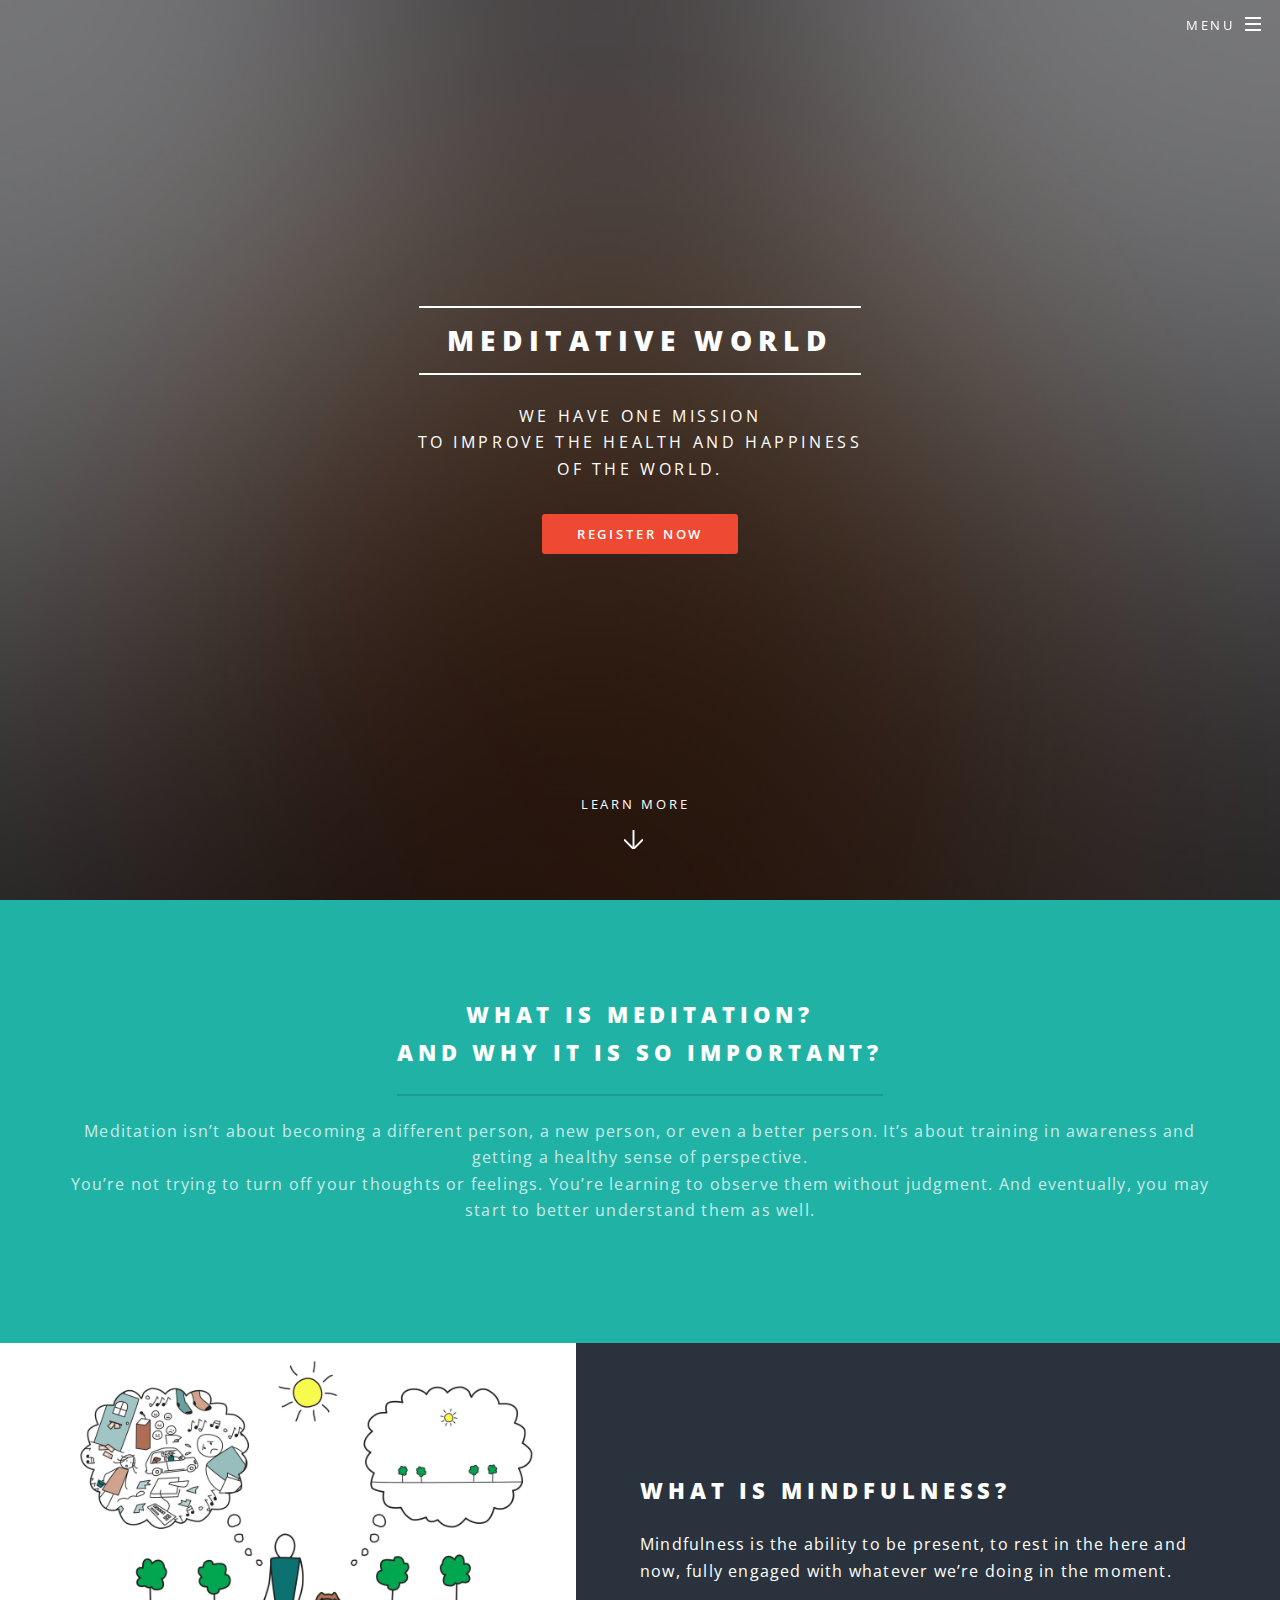
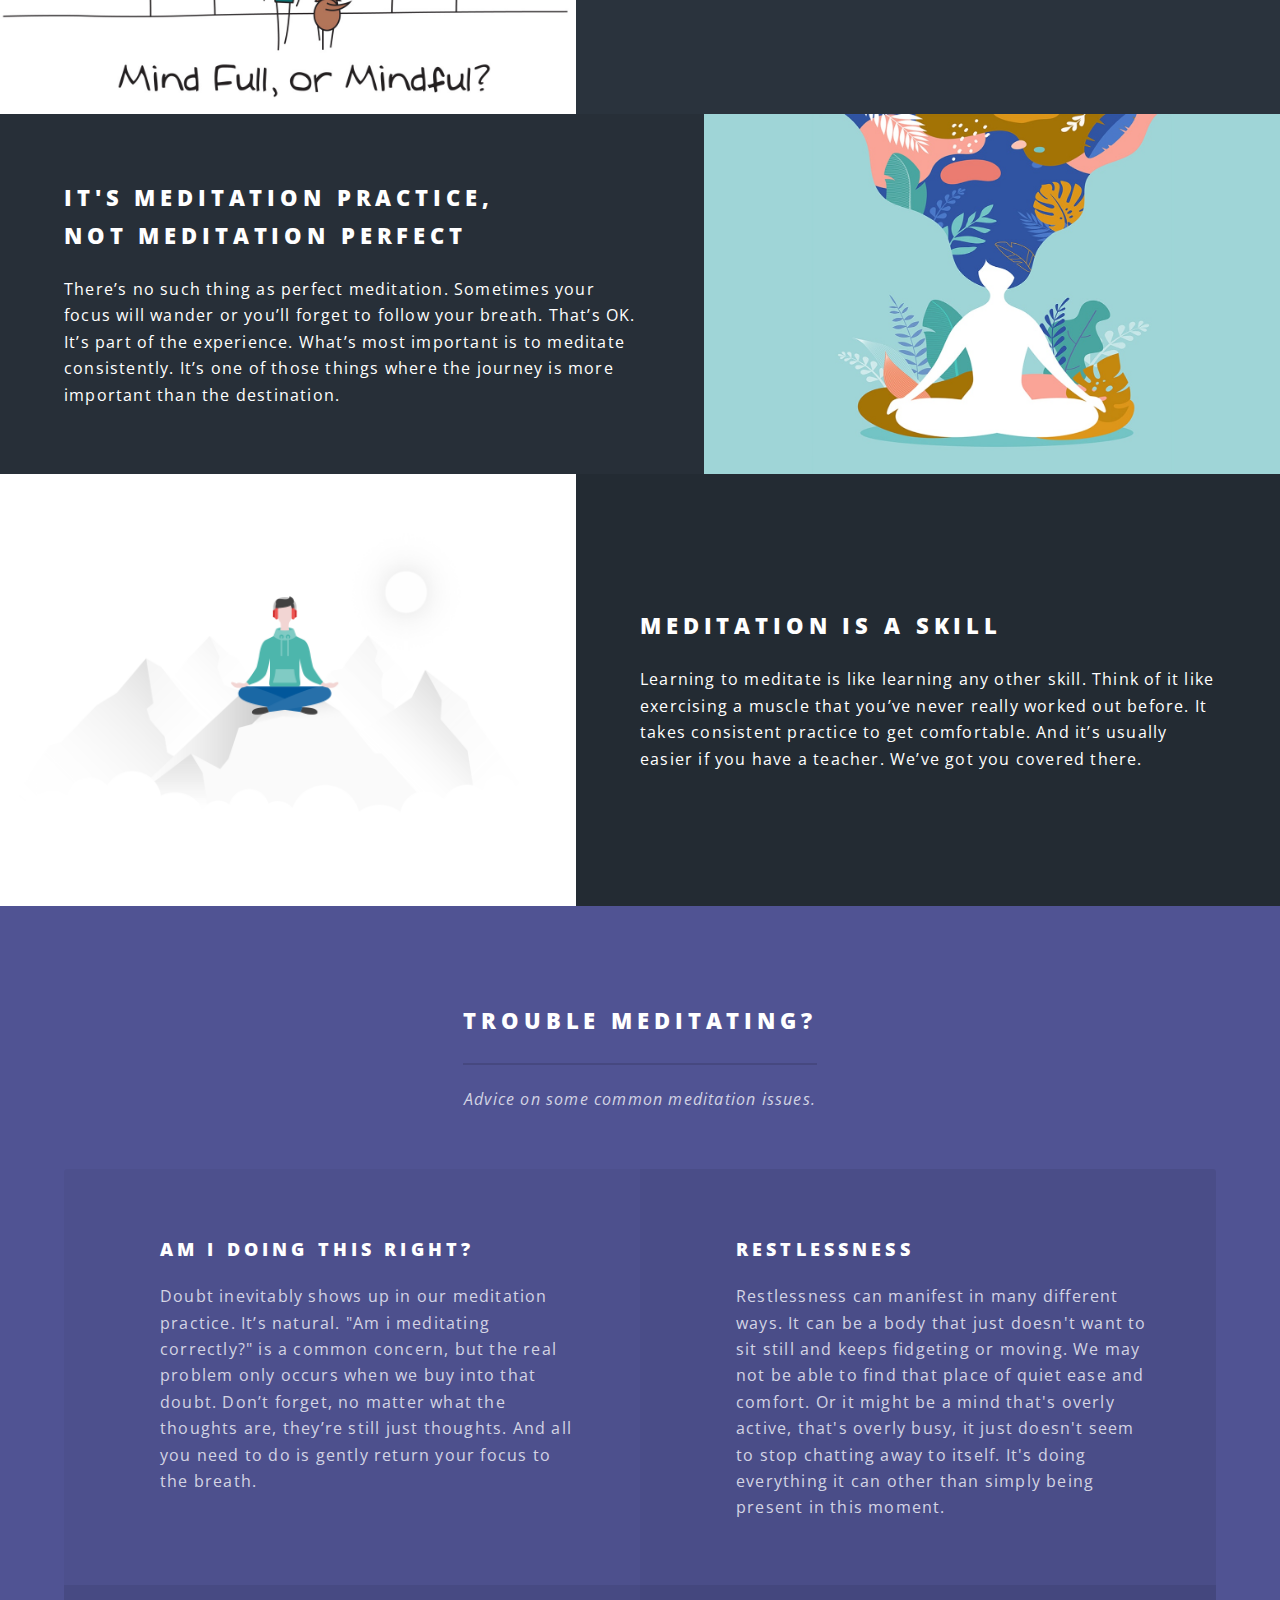
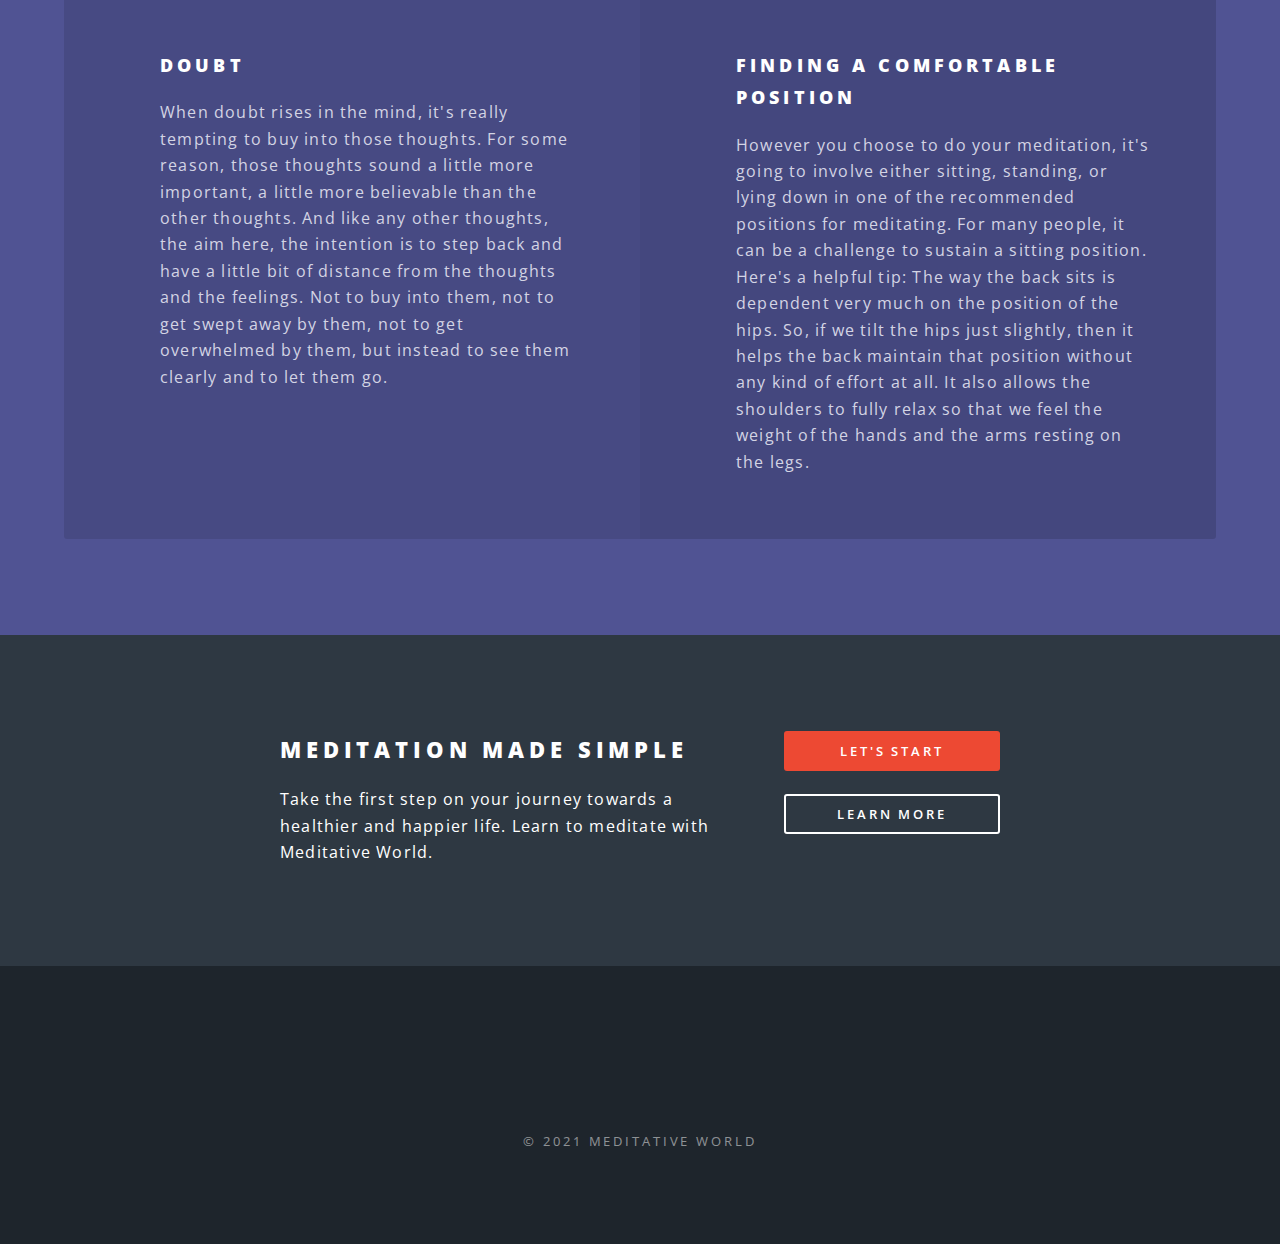
==== commit 774a407f: "second commit" ====
--- a/index.html
+++ b/index.html
@@ -24,7 +24,8 @@
 											<li><a href="index.html">Home</a></li>
 											<li><a href="meditation.html">Meditation 101</a></li>
 											<li><a href="scientific.html">Scientific Research</a></li>
-											<li><a href="#">Sign Up</a></li>
+											<li><a href="#">About</a></li>
+											<li><a href="signup.html">Sign Up</a></li>
 											<li><a href="log.html">Log In</a></li>
 										</ul>
 									</div>
@@ -33,7 +34,7 @@
 						</nav>
 					</header>
 
-				
+									
 					<section id="banner">
 						<div class="inner">
 							<h2>Meditative World</h2>
@@ -41,13 +42,13 @@
 							to improve the health and happiness<br />
 							of the world.</p>
 							<ul class="actions special">
-								<li><a href="#" class="button primary">Let's Start</a></li>
+								<li><a href="signup.html" class="button primary">Register Now</a></li>
 							</ul>
 						</div>
 						<a href="#one" class="more scrolly">Learn More</a>
 					</section>
 
-				
+					
 					<section id="one" class="wrapper style1 special">
 						<div class="inner">
 							<header class="major">
@@ -119,8 +120,8 @@
 								<p>Take the first step on your journey towards a healthier and happier life. Learn to meditate with Meditative World.</p>
 							</header>
 							<ul class="actions stacked">
-								<li><a href="#" class="button fit primary">Let's Start</a></li>
-								<li><a href="#" class="button fit">Learn More</a></li>
+								<li><a href="meditation.html" class="button fit primary">Let's Start</a></li>
+								<li><a href="log.html" class="button fit">Learn More</a></li>
 							</ul>
 						</div>
 					</section>
